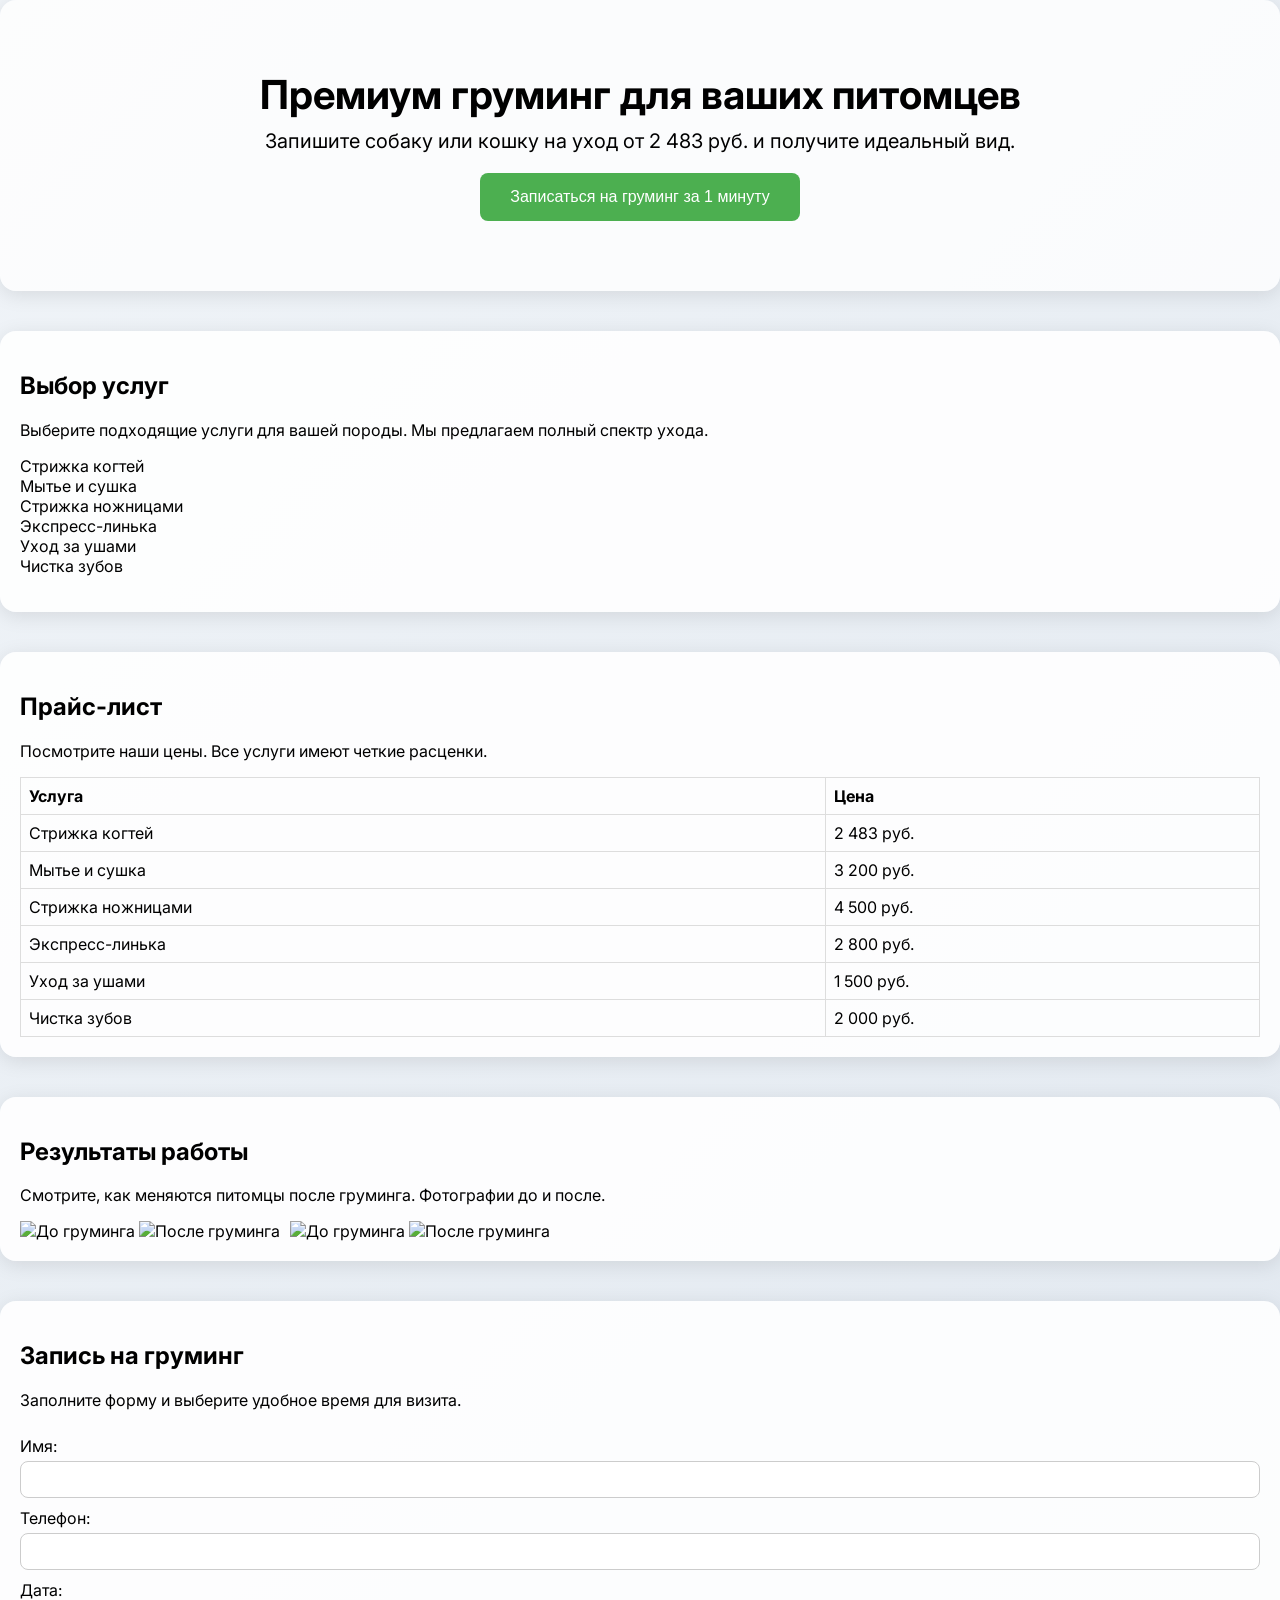
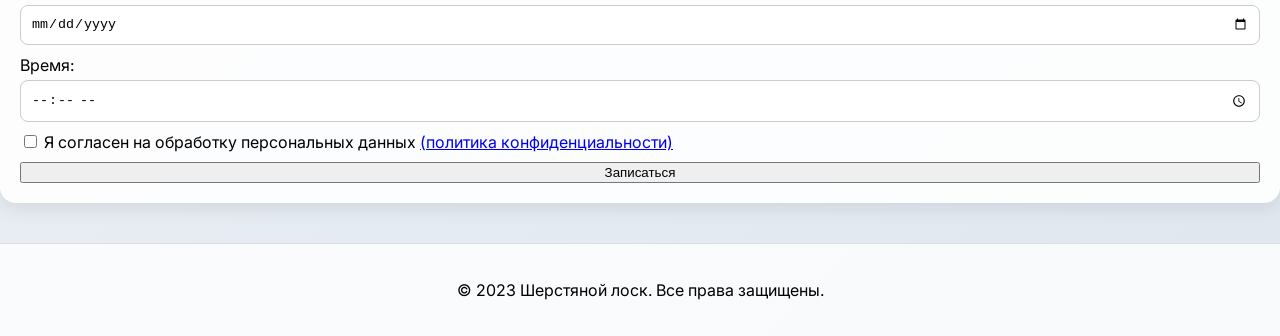
==== index.html @ 42e9651a "Antigravity Team: Automatically generated, QA-tested, and Security-audited release" ====
<!DOCTYPE html>
<html lang="ru">
<head>
    <meta charset="UTF-8">
    <meta name="viewport" content="width=device-width, initial-scale=1.0">
    <link href="https://fonts.googleapis.com/css2?family=Inter:wght@400;600&family=Outfit:wght@400;600&display=swap" rel="stylesheet">
    <link rel="stylesheet" href="styles.css">
    <title>Шерстяной лоск - Премиум груминг</title>
</head>
<body>
    <header class="hero">
        <div class="container">
            <h1 class="hero-title">Премиум груминг для ваших питомцев</h1>
            <p class="hero-subtitle">Запишите собаку или кошку на уход от 2 483 руб. и получите идеальный вид.</p>
            <button class="cta-button">Записаться на груминг за 1 минуту</button>
        </div>
    </header>
    <main>
        <section class="services">
            <h2>Выбор услуг</h2>
            <p>Выберите подходящие услуги для вашей породы. Мы предлагаем полный спектр ухода.</p>
            <ul class="service-list">
                <li>Стрижка когтей</li>
                <li>Мытье и сушка</li>
                <li>Стрижка ножницами</li>
                <li>Экспресс-линька</li>
                <li>Уход за ушами</li>
                <li>Чистка зубов</li>
            </ul>
        </section>
        <section class="pricing">
            <h2>Прайс-лист</h2>
            <p>Посмотрите наши цены. Все услуги имеют четкие расценки.</p>
            <table class="price-table">
                <thead>
                    <tr>
                        <th>Услуга</th>
                        <th>Цена</th>
                    </tr>
                </thead>
                <tbody>
                    <tr>
                        <td>Стрижка когтей</td>
                        <td>2 483 руб.</td>
                    </tr>
                    <tr>
                        <td>Мытье и сушка</td>
                        <td>3 200 руб.</td>
                    </tr>
                    <tr>
                        <td>Стрижка ножницами</td>
                        <td>4 500 руб.</td>
                    </tr>
                    <tr>
                        <td>Экспресс-линька</td>
                        <td>2 800 руб.</td>
                    </tr>
                    <tr>
                        <td>Уход за ушами</td>
                        <td>1 500 руб.</td>
                    </tr>
                    <tr>
                        <td>Чистка зубов</td>
                        <td>2 000 руб.</td>
                    </tr>
                </tbody>
            </table>
        </section>
        <section class="gallery">
            <h2>Результаты работы</h2>
            <p>Смотрите, как меняются питомцы после груминга. Фотографии до и после.</p>
            <div class="slider">
                <div class="slide">
                    <img src="before1.jpg" alt="До груминга">
                    <img src="after1.jpg" alt="После груминга">
                </div>
                <div class="slide">
                    <img src="before2.jpg" alt="До груминга">
                    <img src="after2.jpg" alt="После груминга">
                </div>
            </div>
        </section>
        <section class="booking">
            <h2>Запись на груминг</h2>
            <p>Заполните форму и выберите удобное время для визита.</p>
            <form class="booking-form">
                <label for="name">Имя:</label>
                <input type="text" id="name" name="name" required>
                <label for="phone">Телефон:</label>
                <input type="tel" id="phone" name="phone" required>
                <label for="date">Дата:</label>
                <input type="date" id="date" name="date" required>
                <label for="time">Время:</label>
                <input type="time" id="time" name="time" required>
                <div class="checkbox-container">
                    <input type="checkbox" id="consent" name="consent" required>
                    <label for="consent">Я согласен на обработку персональных данных <a href="privacy.html">(политика конфиденциальности)</a></label>
                </div>
                <button type="submit">Записаться</button>
            </form>
        </section>
    </main>
    <footer>
        <p>&copy; 2023 Шерстяной лоск. Все права защищены.</p>
    </footer>
    <script src="script.js"></script>
</body>
</html>
---- styles.css ----
body {
    font-family: 'Inter', sans-serif;
    margin: 0;
    padding: 0;
    background: linear-gradient(135deg, #f0f4f8, #e0e7ef);
}

.container {
    max-width: 1200px;
    margin: 0 auto;
    padding: 20px;
}

.hero {
    background: rgba(255, 255, 255, 0.8);
    padding: 50px 20px;
    text-align: center;
    border-radius: 16px;
    box-shadow: 0 4px 20px rgba(0, 0, 0, 0.1);
}

.hero-title {
    font-size: 2.5rem;
    margin: 0;
}

.hero-subtitle {
    font-size: 1.25rem;
    margin: 10px 0 20px;
}

.cta-button {
    background-color: #4CAF50;
    color: white;
    padding: 15px 30px;
    border: none;
    border-radius: 8px;
    cursor: pointer;
    font-size: 1rem;
}

.services, .pricing, .gallery, .booking {
    margin: 40px 0;
    background: rgba(255, 255, 255, 0.9);
    padding: 20px;
    border-radius: 16px;
    box-shadow: 0 4px 20px rgba(0, 0, 0, 0.1);
}

.service-list {
    list-style-type: none;
    padding: 0;
}

.price-table {
    width: 100%;
    border-collapse: collapse;
}

.price-table th, .price-table td {
    border: 1px solid #ddd;
    padding: 8px;
    text-align: left;
}

.slider {
    display: flex;
    overflow-x: auto;
}

.slide {
    flex: 0 0 auto;
    margin-right: 10px;
}

.booking-form {
    display: flex;
    flex-direction: column;
}

.booking-form label {
    margin: 10px 0 5px;
}

.booking-form input {
    padding: 10px;
    border: 1px solid #ccc;
    border-radius: 8px;
}

.checkbox-container {
    margin: 10px 0;
}

footer {
    text-align: center;
    padding: 20px;
    background: rgba(255, 255, 255, 0.8);
    border-top: 1px solid #ddd;
}
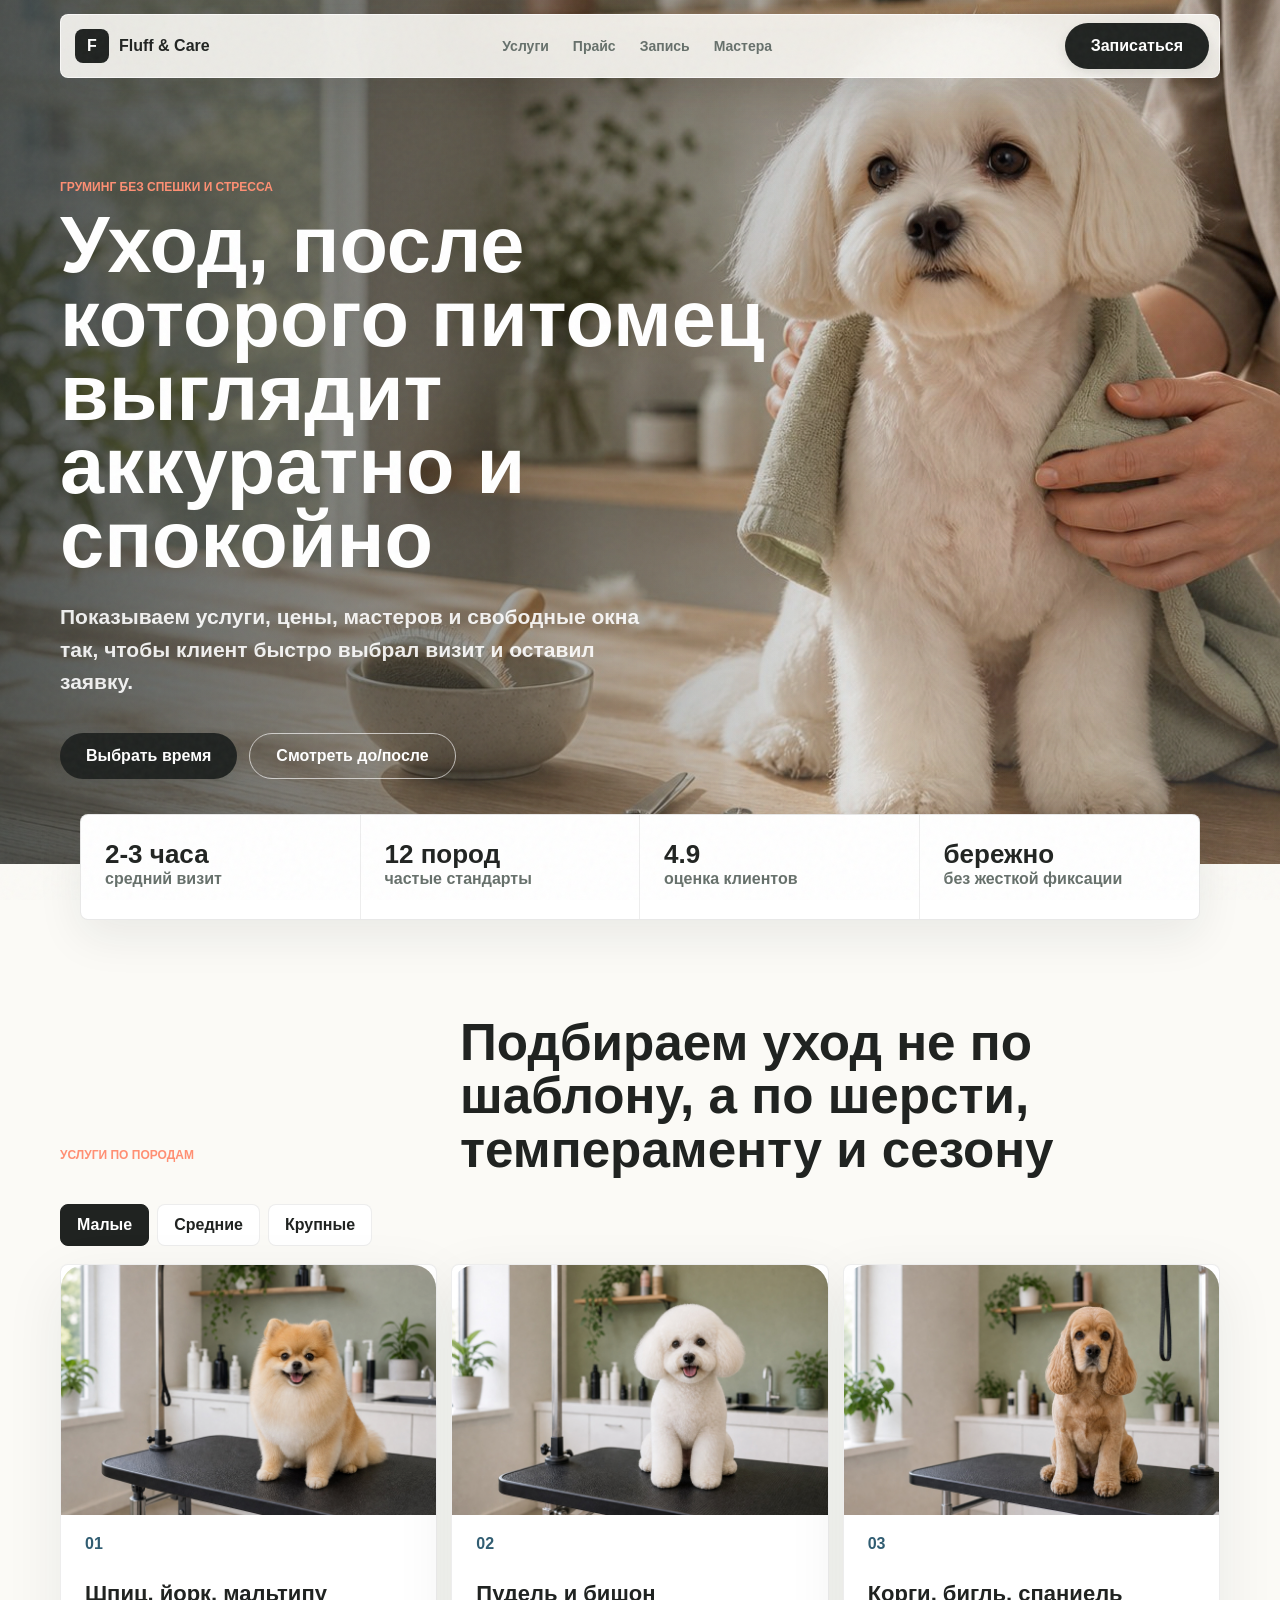
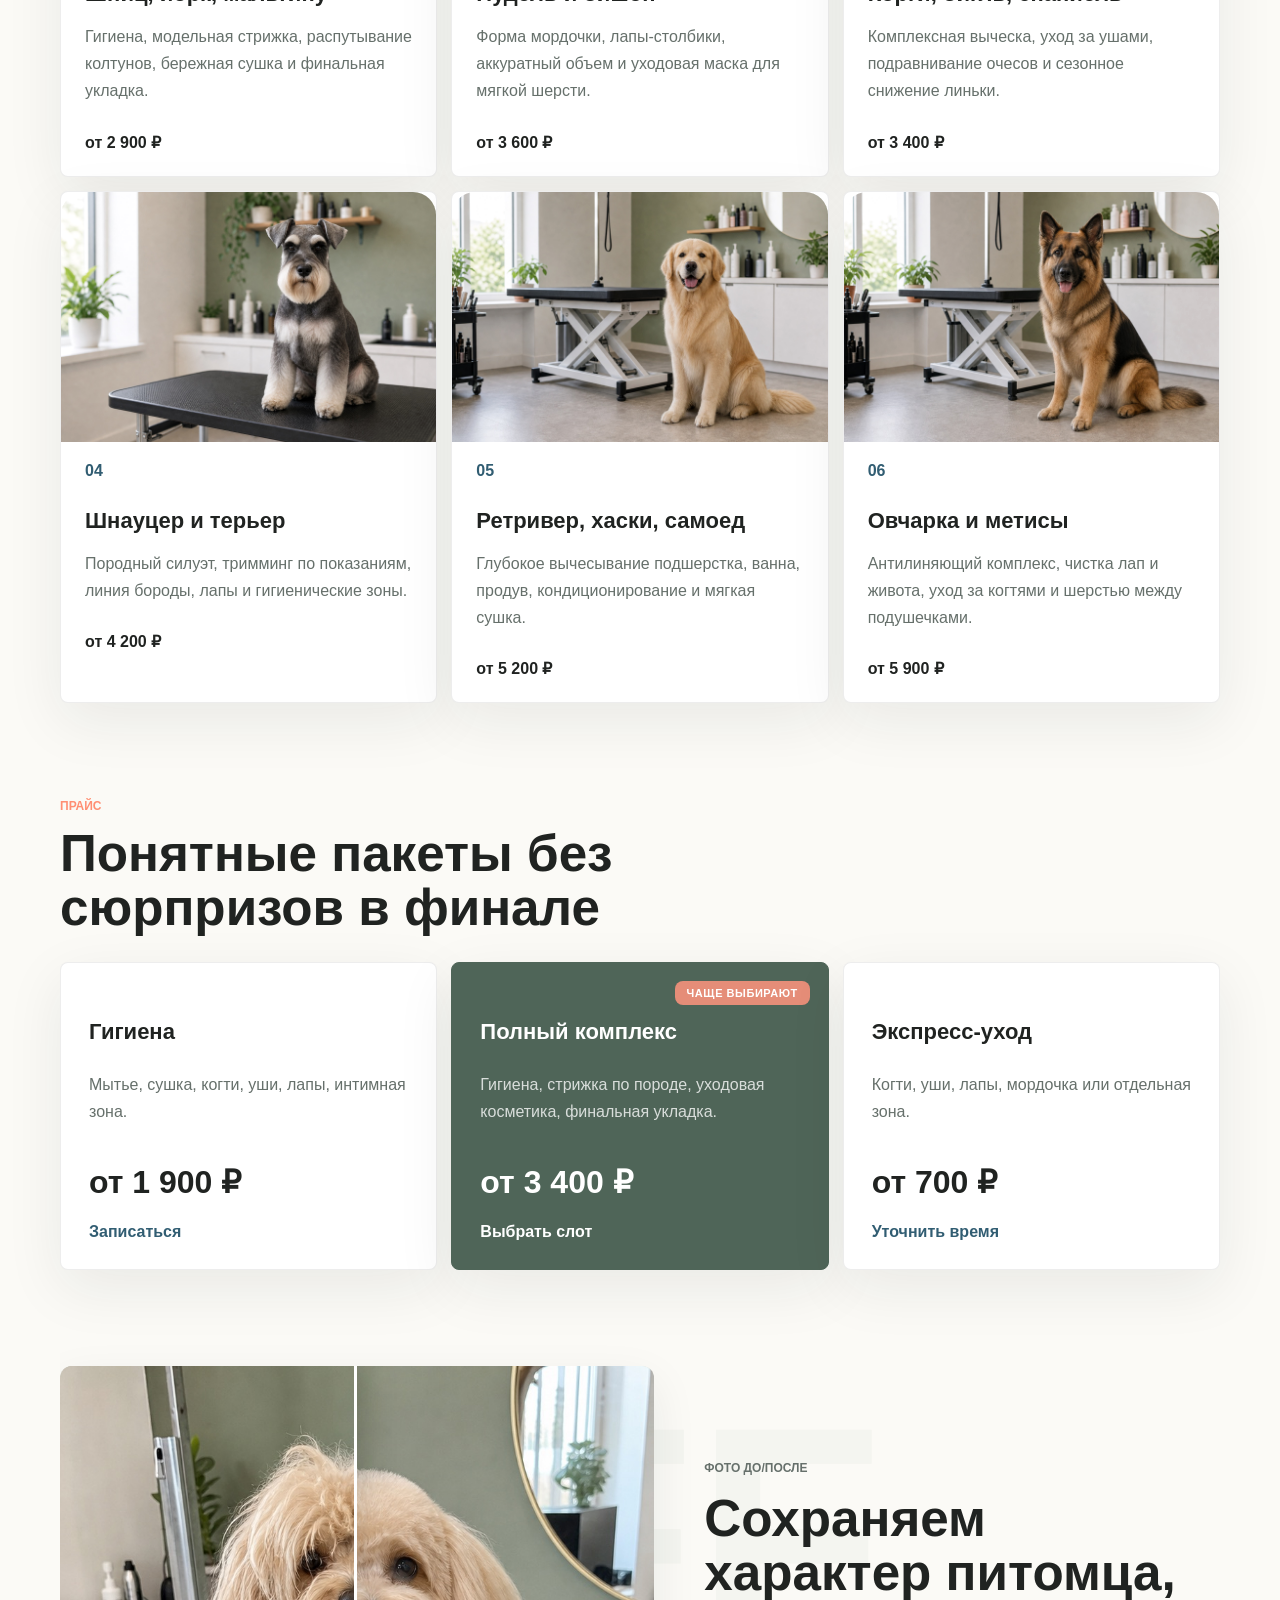
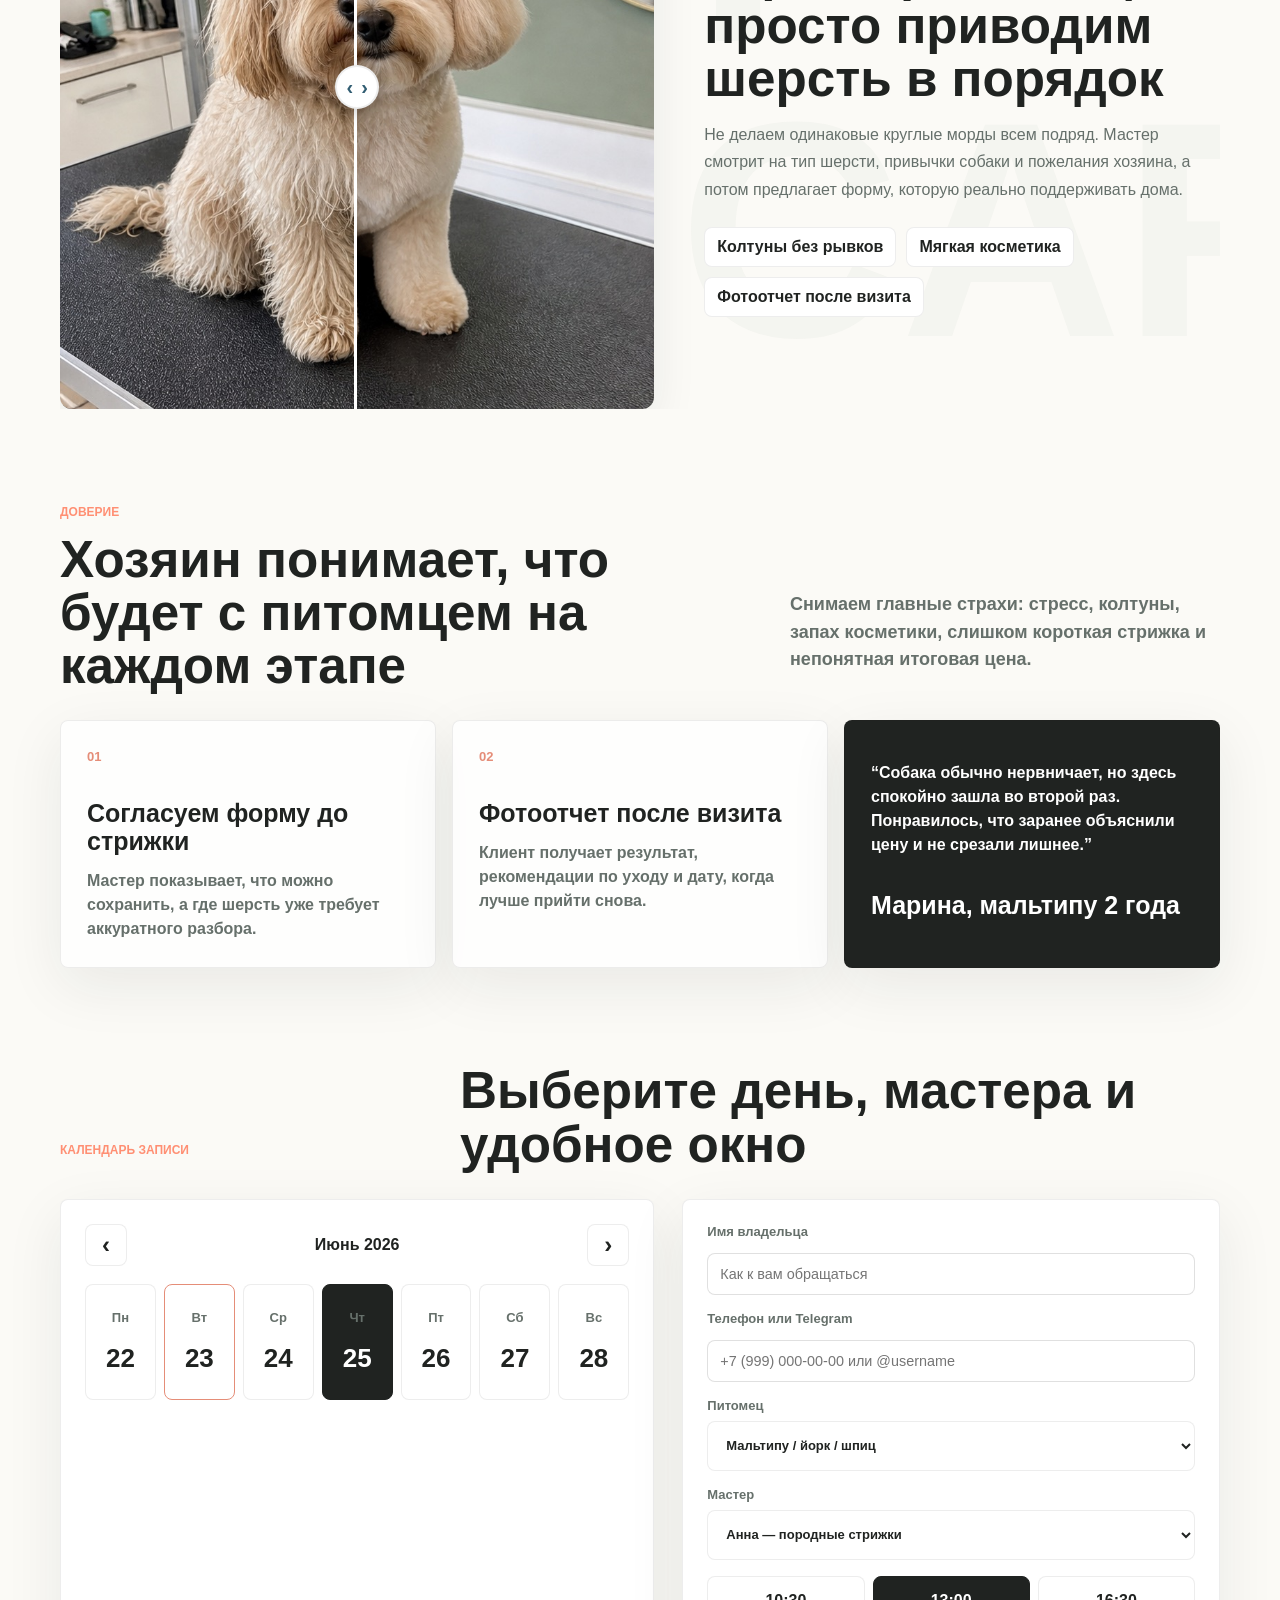
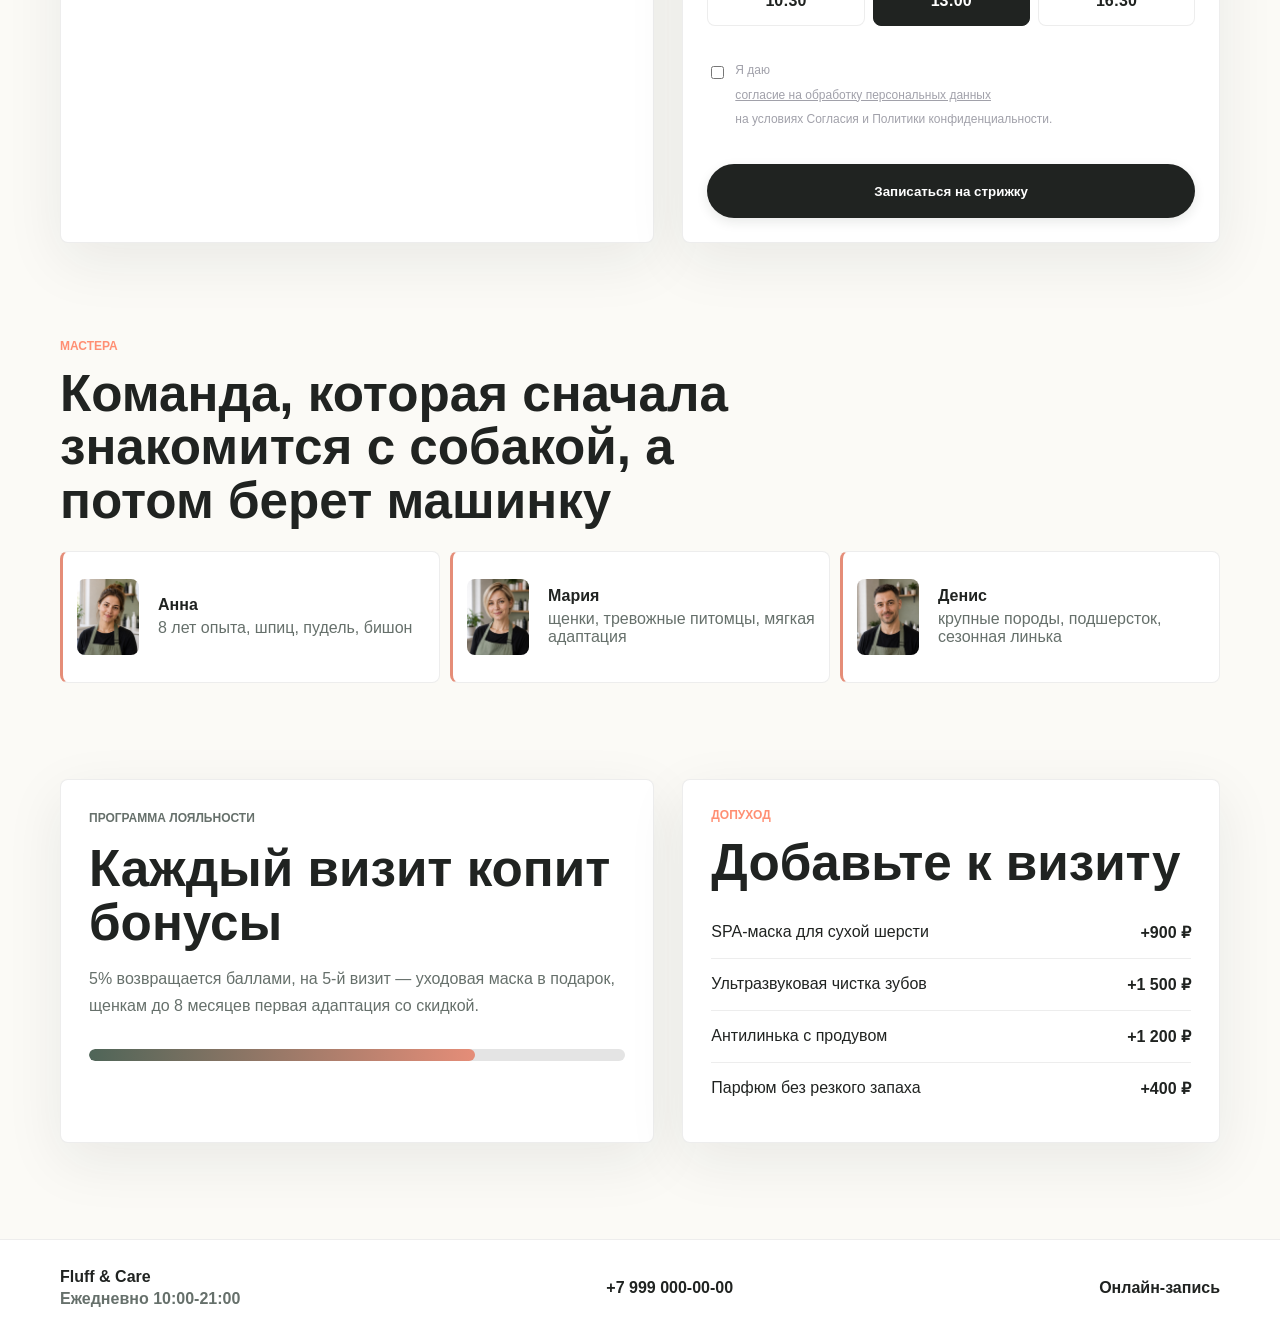
==== commit 5cee70a4: "Antigravity Team: Restored original premium layout, integrated Telegram notifications and SQLite dat" ====
--- a/index.html
+++ b/index.html
@@ -1,108 +1,334 @@
-<!DOCTYPE html>
+<!doctype html>
 <html lang="ru">
-<head>
-    <meta charset="UTF-8">
-    <meta name="viewport" content="width=device-width, initial-scale=1.0">
-    <link href="https://fonts.googleapis.com/css2?family=Inter:wght@400;600&family=Outfit:wght@400;600&display=swap" rel="stylesheet">
-    <link rel="stylesheet" href="styles.css">
-    <title>Шерстяной лоск - Премиум груминг</title>
-</head>
-<body>
-    <header class="hero">
-        <div class="container">
-            <h1 class="hero-title">Премиум груминг для ваших питомцев</h1>
-            <p class="hero-subtitle">Запишите собаку или кошку на уход от 2 483 руб. и получите идеальный вид.</p>
-            <button class="cta-button">Записаться на груминг за 1 минуту</button>
-        </div>
+  <head>
+    <meta charset="UTF-8" />
+    <meta name="viewport" content="width=device-width, initial-scale=1.0" />
+    <title>Fluff & Care — груминг-салон</title>
+    <meta
+      name="description"
+      content="Современный груминг-салон: стрижки по породам, бережный уход, запись онлайн, мастера и программа лояльности."
+    />
+    <link rel="preconnect" href="https://fonts.googleapis.com" />
+    <link rel="preconnect" href="https://fonts.gstatic.com" crossorigin />
+    <link
+      href="https://fonts.googleapis.com/css2?family=Manrope:wght@400;500;600;700;800&display=swap"
+      rel="stylesheet"
+    />
+    <link rel="stylesheet" href="styles.css" />
+  </head>
+  <body>
+    <header class="site-header">
+      <a class="brand" href="#top" aria-label="Fluff & Care">
+        <span class="brand-mark">F</span>
+        <span>Fluff & Care</span>
+      </a>
+      <nav class="main-nav" aria-label="Основная навигация">
+        <a href="#services">Услуги</a>
+        <a href="#price">Прайс</a>
+        <a href="#calendar">Запись</a>
+        <a href="#masters">Мастера</a>
+      </nav>
+      <a class="header-action" href="#calendar">Записаться</a>
     </header>
-    <main>
-        <section class="services">
-            <h2>Выбор услуг</h2>
-            <p>Выберите подходящие услуги для вашей породы. Мы предлагаем полный спектр ухода.</p>
-            <ul class="service-list">
-                <li>Стрижка когтей</li>
-                <li>Мытье и сушка</li>
-                <li>Стрижка ножницами</li>
-                <li>Экспресс-линька</li>
-                <li>Уход за ушами</li>
-                <li>Чистка зубов</li>
-            </ul>
-        </section>
-        <section class="pricing">
-            <h2>Прайс-лист</h2>
-            <p>Посмотрите наши цены. Все услуги имеют четкие расценки.</p>
-            <table class="price-table">
-                <thead>
-                    <tr>
-                        <th>Услуга</th>
-                        <th>Цена</th>
-                    </tr>
-                </thead>
-                <tbody>
-                    <tr>
-                        <td>Стрижка когтей</td>
-                        <td>2 483 руб.</td>
-                    </tr>
-                    <tr>
-                        <td>Мытье и сушка</td>
-                        <td>3 200 руб.</td>
-                    </tr>
-                    <tr>
-                        <td>Стрижка ножницами</td>
-                        <td>4 500 руб.</td>
-                    </tr>
-                    <tr>
-                        <td>Экспресс-линька</td>
-                        <td>2 800 руб.</td>
-                    </tr>
-                    <tr>
-                        <td>Уход за ушами</td>
-                        <td>1 500 руб.</td>
-                    </tr>
-                    <tr>
-                        <td>Чистка зубов</td>
-                        <td>2 000 руб.</td>
-                    </tr>
-                </tbody>
-            </table>
-        </section>
-        <section class="gallery">
-            <h2>Результаты работы</h2>
-            <p>Смотрите, как меняются питомцы после груминга. Фотографии до и после.</p>
-            <div class="slider">
-                <div class="slide">
-                    <img src="before1.jpg" alt="До груминга">
-                    <img src="after1.jpg" alt="После груминга">
-                </div>
-                <div class="slide">
-                    <img src="before2.jpg" alt="До груминга">
-                    <img src="after2.jpg" alt="После груминга">
-                </div>
+
+    <main id="top">
+      <section class="hero" aria-label="Груминг-салон">
+        <img src="assets/premium-grooming-hero.jpg" alt="Собака после груминга в светлом салоне" />
+        <div class="hero-shade"></div>
+        <div class="hero-content">
+          <p class="eyebrow">Груминг без спешки и стресса</p>
+          <h1>Уход, после которого питомец выглядит аккуратно и спокойно</h1>
+          <p class="hero-lead">
+            Показываем услуги, цены, мастеров и свободные окна так, чтобы клиент быстро выбрал визит и оставил заявку.
+          </p>
+          <div class="hero-actions">
+            <a class="primary-btn" href="#calendar">Выбрать время</a>
+            <a class="ghost-btn" href="#before-after">Смотреть до/после</a>
+          </div>
+        </div>
+      </section>
+
+      <section class="quick-strip" aria-label="Преимущества">
+        <div>
+          <strong>2-3 часа</strong>
+          <span>средний визит</span>
+        </div>
+        <div>
+          <strong>12 пород</strong>
+          <span>частые стандарты</span>
+        </div>
+        <div>
+          <strong>4.9</strong>
+          <span>оценка клиентов</span>
+        </div>
+        <div>
+          <strong>бережно</strong>
+          <span>без жесткой фиксации</span>
+        </div>
+      </section>
+
+      <section class="section services-section" id="services">
+        <div class="section-heading">
+          <p class="eyebrow">Услуги по породам</p>
+          <h2>Подбираем уход не по шаблону, а по шерсти, темпераменту и сезону</h2>
+        </div>
+        <div class="breed-tabs" role="tablist" aria-label="Породы">
+          <button class="tab is-active" type="button" data-breed="small">Малые</button>
+          <button class="tab" type="button" data-breed="medium">Средние</button>
+          <button class="tab" type="button" data-breed="large">Крупные</button>
+        </div>
+        <div class="service-grid">
+          <article class="service-card" data-card="small">
+            <img class="service-photo" src="assets/service-spitz.jpg" loading="lazy" decoding="async" alt="Шпиц после груминга" />
+            <span class="service-icon">01</span>
+            <h3>Шпиц, йорк, мальтипу</h3>
+            <p>Гигиена, модельная стрижка, распутывание колтунов, бережная сушка и финальная укладка.</p>
+            <strong>от 2 900 ₽</strong>
+          </article>
+          <article class="service-card" data-card="small">
+            <img class="service-photo" src="assets/service-bichon.jpg" loading="lazy" decoding="async" alt="Бишон после груминга" />
+            <span class="service-icon">02</span>
+            <h3>Пудель и бишон</h3>
+            <p>Форма мордочки, лапы-столбики, аккуратный объем и уходовая маска для мягкой шерсти.</p>
+            <strong>от 3 600 ₽</strong>
+          </article>
+          <article class="service-card" data-card="medium">
+            <img class="service-photo" src="assets/service-spaniel.jpg" loading="lazy" decoding="async" alt="Спаниель после ухода в салоне" />
+            <span class="service-icon">03</span>
+            <h3>Корги, бигль, спаниель</h3>
+            <p>Комплексная выческа, уход за ушами, подравнивание очесов и сезонное снижение линьки.</p>
+            <strong>от 3 400 ₽</strong>
+          </article>
+          <article class="service-card" data-card="medium">
+            <img class="service-photo" src="assets/service-schnauzer.jpg" loading="lazy" decoding="async" alt="Шнауцер после груминга" />
+            <span class="service-icon">04</span>
+            <h3>Шнауцер и терьер</h3>
+            <p>Породный силуэт, тримминг по показаниям, линия бороды, лапы и гигиенические зоны.</p>
+            <strong>от 4 200 ₽</strong>
+          </article>
+          <article class="service-card" data-card="large">
+            <img class="service-photo" src="assets/service-large.jpg" loading="lazy" decoding="async" alt="Крупная собака после вычеса в салоне" />
+            <span class="service-icon">05</span>
+            <h3>Ретривер, хаски, самоед</h3>
+            <p>Глубокое вычесывание подшерстка, ванна, продув, кондиционирование и мягкая сушка.</p>
+            <strong>от 5 200 ₽</strong>
+          </article>
+          <article class="service-card" data-card="large">
+            <img class="service-photo" src="assets/service-shepherd.jpg" loading="lazy" decoding="async" alt="Овчарка после ухода в груминг-салоне" />
+            <span class="service-icon">06</span>
+            <h3>Овчарка и метисы</h3>
+            <p>Антилиняющий комплекс, чистка лап и живота, уход за когтями и шерстью между подушечками.</p>
+            <strong>от 5 900 ₽</strong>
+          </article>
+        </div>
+      </section>
+
+      <section class="section split-section" id="price">
+        <div class="section-heading compact">
+          <p class="eyebrow">Прайс</p>
+          <h2>Понятные пакеты без сюрпризов в финале</h2>
+        </div>
+        <div class="price-grid">
+          <article class="price-card">
+            <h3>Гигиена</h3>
+            <p>Мытье, сушка, когти, уши, лапы, интимная зона.</p>
+            <div class="price">от 1 900 ₽</div>
+            <a href="#calendar">Записаться</a>
+          </article>
+          <article class="price-card featured">
+            <span class="badge">Чаще выбирают</span>
+            <h3>Полный комплекс</h3>
+            <p>Гигиена, стрижка по породе, уходовая косметика, финальная укладка.</p>
+            <div class="price">от 3 400 ₽</div>
+            <a href="#calendar">Выбрать слот</a>
+          </article>
+          <article class="price-card">
+            <h3>Экспресс-уход</h3>
+            <p>Когти, уши, лапы, мордочка или отдельная зона.</p>
+            <div class="price">от 700 ₽</div>
+            <a href="#calendar">Уточнить время</a>
+          </article>
+        </div>
+      </section>
+
+      <section class="section before-after" id="before-after">
+        <div class="bg-parallax-text" data-speed="-1.5" style="top: 15%; left: 10%;">FLUFF</div>
+        <div class="bg-parallax-text" data-speed="1.2" style="top: 55%; left: 35%;">CARE</div>
+        
+        <div class="before-after-slider">
+          <div class="slider-image after-image">
+            <img src="assets/after.jpg" loading="lazy" decoding="async" alt="После груминга" />
+          </div>
+          <div class="slider-image before-image">
+            <img src="assets/before.jpg" loading="lazy" decoding="async" alt="До груминга" />
+          </div>
+          <div class="slider-handle"></div>
+        </div>
+        <div class="before-copy">
+          <p class="eyebrow">Фото до/после</p>
+          <h2>Сохраняем характер питомца, просто приводим шерсть в порядок</h2>
+          <p>
+            Не делаем одинаковые круглые морды всем подряд. Мастер смотрит на тип шерсти, привычки собаки и пожелания
+            хозяина, а потом предлагает форму, которую реально поддерживать дома.
+          </p>
+          <div class="mini-list">
+            <span>Колтуны без рывков</span>
+            <span>Мягкая косметика</span>
+            <span>Фотоотчет после визита</span>
+          </div>
+        </div>
+      </section>
+
+      <section class="section trust-proof" aria-label="Отзывы и гарантии">
+        <div class="section-heading">
+          <div>
+            <p class="eyebrow">Доверие</p>
+            <h2>Хозяин понимает, что будет с питомцем на каждом этапе</h2>
+          </div>
+          <p>Снимаем главные страхи: стресс, колтуны, запах косметики, слишком короткая стрижка и непонятная итоговая цена.</p>
+        </div>
+        <div class="proof-grid">
+          <article>
+            <span>01</span>
+            <strong>Согласуем форму до стрижки</strong>
+            <p>Мастер показывает, что можно сохранить, а где шерсть уже требует аккуратного разбора.</p>
+          </article>
+          <article>
+            <span>02</span>
+            <strong>Фотоотчет после визита</strong>
+            <p>Клиент получает результат, рекомендации по уходу и дату, когда лучше прийти снова.</p>
+          </article>
+          <article class="quote-card">
+            <p>“Собака обычно нервничает, но здесь спокойно зашла во второй раз. Понравилось, что заранее объяснили цену и не срезали лишнее.”</p>
+            <strong>Марина, мальтипу 2 года</strong>
+          </article>
+        </div>
+      </section>
+
+      <section class="section calendar-section" id="calendar">
+        <div class="section-heading">
+          <p class="eyebrow">Календарь записи</p>
+          <h2>Выберите день, мастера и удобное окно</h2>
+        </div>
+        <div class="booking-layout">
+          <div class="calendar-card" aria-label="Календарь">
+            <div class="calendar-head">
+              <button type="button" data-week="prev" aria-label="Предыдущая неделя">‹</button>
+              <strong>Июнь 2026</strong>
+              <button type="button" data-week="next" aria-label="Следующая неделя">›</button>
             </div>
-        </section>
-        <section class="booking">
-            <h2>Запись на груминг</h2>
-            <p>Заполните форму и выберите удобное время для визита.</p>
-            <form class="booking-form">
-                <label for="name">Имя:</label>
-                <input type="text" id="name" name="name" required>
-                <label for="phone">Телефон:</label>
-                <input type="tel" id="phone" name="phone" required>
-                <label for="date">Дата:</label>
-                <input type="date" id="date" name="date" required>
-                <label for="time">Время:</label>
-                <input type="time" id="time" name="time" required>
-                <div class="checkbox-container">
-                    <input type="checkbox" id="consent" name="consent" required>
-                    <label for="consent">Я согласен на обработку персональных данных <a href="privacy.html">(политика конфиденциальности)</a></label>
-                </div>
-                <button type="submit">Записаться</button>
-            </form>
-        </section>
+            <div class="calendar-grid">
+              <button type="button"><span>Пн</span><strong>22</strong></button>
+              <button type="button" class="is-today"><span>Вт</span><strong>23</strong></button>
+              <button type="button"><span>Ср</span><strong>24</strong></button>
+              <button type="button" class="is-selected"><span>Чт</span><strong>25</strong></button>
+              <button type="button"><span>Пт</span><strong>26</strong></button>
+              <button type="button"><span>Сб</span><strong>27</strong></button>
+              <button type="button"><span>Вс</span><strong>28</strong></button>
+            </div>
+          </div>
+          <form class="booking-form">
+            <label>
+              Имя владельца
+              <input type="text" name="name" placeholder="Как к вам обращаться" required style="width: 100%; padding: 12px; border: 1px solid rgba(0, 0, 0, 0.12); border-radius: 8px; margin-top: 6px; font-family: inherit; font-size: 0.9rem;">
+            </label>
+            <label>
+              Телефон или Telegram
+              <input type="text" name="phone" placeholder="+7 (999) 000-00-00 или @username" required style="width: 100%; padding: 12px; border: 1px solid rgba(0, 0, 0, 0.12); border-radius: 8px; margin-top: 6px; font-family: inherit; font-size: 0.9rem;">
+            </label>
+            <label>
+              Питомец
+              <select>
+                <option>Мальтипу / йорк / шпиц</option>
+                <option>Корги / спаниель / бигль</option>
+                <option>Ретривер / хаски / самоед</option>
+              </select>
+            </label>
+            <label>
+              Мастер
+              <select>
+                <option>Анна — породные стрижки</option>
+                <option>Мария — адаптация щенков</option>
+                <option>Денис — вычес крупных пород</option>
+              </select>
+            </label>
+            <div class="slot-row" aria-label="Свободное время">
+              <button type="button">10:30</button>
+              <button type="button" class="is-picked">13:00</button>
+              <button type="button">16:30</button>
+            </div>
+            <div class="form-agreement" style="margin-top: 1.25rem; margin-bottom: 1.25rem; display: flex; gap: 0.5rem; align-items: flex-start; text-align: left;">
+              <input type="checkbox" id="agreementCheckbox" name="agreement" required style="width: auto; margin-top: 0.25rem; cursor: pointer;">
+              <label for="agreementCheckbox" style="font-size: 0.75rem; color: #a1a1aa; line-height: 1.4; font-weight: normal; cursor: pointer;">
+                Я даю <a href="privacy.html" target="_blank" style="color: var(--primary-color); text-decoration: underline;">согласие на обработку персональных данных</a> на условиях Согласия и Политики конфиденциальности.
+              </label>
+            </div>
+
+            <button class="primary-btn wide" type="submit">Записаться на стрижку</button>
+            <p class="booking-note" aria-live="polite">После заявки администратор подтвердит время, уточнит породу и предупредит, если нужен более длинный слот.</p>
+          </form>
+        </div>
+      </section>
+
+      <section class="section masters" id="masters">
+        <div class="masters-content">
+          <p class="eyebrow">Мастера</p>
+          <h2>Команда, которая сначала знакомится с собакой, а потом берет машинку</h2>
+          <div class="master-list">
+            <article>
+              <img class="master-photo" src="assets/master-anna.jpg" loading="lazy" decoding="async" alt="Мастер Анна" />
+              <div>
+                <strong>Анна</strong>
+                <span>8 лет опыта, шпиц, пудель, бишон</span>
+              </div>
+            </article>
+            <article>
+              <img class="master-photo" src="assets/master-maria.jpg" loading="lazy" decoding="async" alt="Мастер Мария" />
+              <div>
+                <strong>Мария</strong>
+                <span>щенки, тревожные питомцы, мягкая адаптация</span>
+              </div>
+            </article>
+            <article>
+              <img class="master-photo" src="assets/master-denis.jpg" loading="lazy" decoding="async" alt="Мастер Денис" />
+              <div>
+                <strong>Денис</strong>
+                <span>крупные породы, подшерсток, сезонная линька</span>
+              </div>
+            </article>
+          </div>
+        </div>
+      </section>
+
+      <section class="section loyalty-care">
+        <div class="loyalty">
+          <p class="eyebrow">Программа лояльности</p>
+          <h2>Каждый визит копит бонусы</h2>
+          <p>5% возвращается баллами, на 5-й визит — уходовая маска в подарок, щенкам до 8 месяцев первая адаптация со скидкой.</p>
+          <div class="progress" aria-label="Прогресс бонусов"><span></span></div>
+        </div>
+        <div class="care-list">
+          <p class="eyebrow">Допуход</p>
+          <h2>Добавьте к визиту</h2>
+          <ul>
+            <li><span>SPA-маска для сухой шерсти</span><strong>+900 ₽</strong></li>
+            <li><span>Ультразвуковая чистка зубов</span><strong>+1 500 ₽</strong></li>
+            <li><span>Антилинька с продувом</span><strong>+1 200 ₽</strong></li>
+            <li><span>Парфюм без резкого запаха</span><strong>+400 ₽</strong></li>
+          </ul>
+        </div>
+      </section>
     </main>
-    <footer>
-        <p>&copy; 2023 Шерстяной лоск. Все права защищены.</p>
+
+    <footer class="footer">
+      <div>
+        <strong>Fluff & Care</strong>
+        <span>Ежедневно 10:00-21:00</span>
+      </div>
+      <a href="tel:+79990000000">+7 999 000-00-00</a>
+      <a href="#calendar">Онлайн-запись</a>
     </footer>
+
     <script src="script.js"></script>
-</body>
-</html>+  </body>
+</html>
--- a/styles.css
+++ b/styles.css
@@ -1,100 +1,1051 @@
+:root {
+  --ink: #202321;
+  --muted: #66706b;
+  --paper: #fbfaf6;
+  --panel: #ffffff;
+  --sage: #8ea494;
+  --sage-dark: #4f6558;
+  --coral: #e58d78;
+  --blue: #315d72;
+  --line: rgba(32, 35, 33, 0.08);
+  --shadow: 0 16px 46px rgba(31, 40, 35, 0.08);
+  --radius-lg: 24px;
+  --radius-md: 16px;
+  --radius-sm: 8px;
+  --radius-pill: 999px;
+}
+
+* {
+  box-sizing: border-box;
+}
+
+html {
+  scroll-behavior: smooth;
+}
+
 body {
-    font-family: 'Inter', sans-serif;
-    margin: 0;
-    padding: 0;
-    background: linear-gradient(135deg, #f0f4f8, #e0e7ef);
-}
-
-.container {
-    max-width: 1200px;
-    margin: 0 auto;
-    padding: 20px;
+  margin: 0;
+  background: var(--paper);
+  color: var(--ink);
+  font-family: "Manrope", Arial, sans-serif;
+}
+
+a {
+  color: inherit;
+  text-decoration: none;
+}
+
+img {
+  display: block;
+  width: 100%;
+}
+
+.site-header {
+  position: fixed;
+  top: 14px;
+  left: 50%;
+  z-index: 10;
+  display: grid;
+  grid-template-columns: auto 1fr auto;
+  align-items: center;
+  width: min(1160px, calc(100% - 32px));
+  min-height: 62px;
+  padding: 8px 10px 8px 14px;
+  transform: translateX(-50%);
+  border: 1px solid rgba(255, 255, 255, 0.56);
+  border-radius: 8px;
+  background: rgba(251, 250, 246, 0.78);
+  backdrop-filter: blur(18px);
+  box-shadow: 0 12px 44px rgba(40, 49, 44, 0.13);
+}
+
+.brand {
+  display: inline-flex;
+  align-items: center;
+  gap: 10px;
+  font-weight: 800;
+}
+
+.brand-mark {
+  display: grid;
+  width: 34px;
+  height: 34px;
+  place-items: center;
+  border-radius: 8px;
+  background: var(--ink);
+  color: #fff;
+}
+
+.main-nav {
+  display: flex;
+  justify-content: center;
+  gap: 24px;
+  color: var(--muted);
+  font-size: 14px;
+  font-weight: 700;
+}
+
+.main-nav a:hover {
+  color: var(--ink);
+}
+
+.header-action,
+.primary-btn,
+.ghost-btn {
+  display: inline-flex;
+  align-items: center;
+  justify-content: center;
+  min-height: 46px;
+  padding: 0 26px;
+  border-radius: var(--radius-pill);
+  font-weight: 800;
+  transition: transform 0.4s cubic-bezier(0.175, 0.885, 0.32, 1.275), background-color 0.2s ease, border-color 0.2s ease, box-shadow 0.3s ease;
+}
+
+.header-action,
+.primary-btn {
+  border: 0;
+  background: var(--ink);
+  color: #fff;
+  cursor: pointer;
+  box-shadow: 0 4px 12px rgba(32, 35, 33, 0.1);
+}
+
+.header-action:hover,
+.primary-btn:hover {
+  transform: scale(1.05);
+  background: var(--sage-dark);
+  color: #fff;
+  box-shadow: 0 8px 24px rgba(79, 101, 88, 0.24);
+}
+
+.ghost-btn {
+  border: 1px solid rgba(255, 255, 255, 0.65);
+  color: #fff;
+  background: transparent;
+}
+
+.ghost-btn:hover {
+  transform: scale(1.05);
+  background: rgba(255, 255, 255, 0.15);
+  border-color: #fff;
 }
 
 .hero {
-    background: rgba(255, 255, 255, 0.8);
-    padding: 50px 20px;
-    text-align: center;
-    border-radius: 16px;
-    box-shadow: 0 4px 20px rgba(0, 0, 0, 0.1);
-}
-
-.hero-title {
-    font-size: 2.5rem;
-    margin: 0;
-}
-
-.hero-subtitle {
-    font-size: 1.25rem;
-    margin: 10px 0 20px;
-}
-
-.cta-button {
-    background-color: #4CAF50;
-    color: white;
-    padding: 15px 30px;
-    border: none;
-    border-radius: 8px;
-    cursor: pointer;
-    font-size: 1rem;
-}
-
-.services, .pricing, .gallery, .booking {
-    margin: 40px 0;
-    background: rgba(255, 255, 255, 0.9);
-    padding: 20px;
-    border-radius: 16px;
-    box-shadow: 0 4px 20px rgba(0, 0, 0, 0.1);
-}
-
-.service-list {
-    list-style-type: none;
-    padding: 0;
-}
-
-.price-table {
-    width: 100%;
-    border-collapse: collapse;
-}
-
-.price-table th, .price-table td {
-    border: 1px solid #ddd;
-    padding: 8px;
-    text-align: left;
-}
-
-.slider {
-    display: flex;
-    overflow-x: auto;
-}
-
-.slide {
-    flex: 0 0 auto;
-    margin-right: 10px;
-}
-
+  position: relative;
+  min-height: 92vh;
+  overflow: hidden;
+  background: #dfe8df;
+}
+
+.hero img {
+  position: absolute;
+  inset: 0;
+  height: 100%;
+  object-fit: cover;
+  object-position: center;
+}
+
+.hero::after {
+  position: absolute;
+  inset: 0;
+  content: "";
+  pointer-events: none;
+  background-image: radial-gradient(rgba(255, 255, 255, 0.18) 1px, transparent 1px);
+  background-size: 3px 3px;
+  mix-blend-mode: soft-light;
+  opacity: 0.45;
+}
+
+.hero-shade {
+  position: absolute;
+  inset: 0;
+  background:
+    linear-gradient(90deg, rgba(25, 34, 31, 0.7) 0%, rgba(25, 34, 31, 0.4) 38%, rgba(25, 34, 31, 0.03) 72%),
+    linear-gradient(180deg, rgba(0, 0, 0, 0.14) 0%, rgba(0, 0, 0, 0) 36%, rgba(251, 250, 246, 0.15) 100%);
+}
+
+.hero-content {
+  position: relative;
+  z-index: 1;
+  width: min(1160px, calc(100% - 40px));
+  margin: 0 auto;
+  padding-top: clamp(140px, 20vh, 210px);
+  color: #fff;
+}
+
+.eyebrow {
+  margin: 0 0 14px;
+  color: var(--coral);
+  font-size: 12px;
+  font-weight: 800;
+  letter-spacing: 0;
+  text-transform: uppercase;
+}
+
+.hero h1,
+.section h2 {
+  margin: 0;
+  max-width: 760px;
+  font-size: clamp(36px, 5vw, 74px);
+  line-height: 0.98;
+  letter-spacing: 0;
+}
+
+.hero-lead {
+  max-width: 560px;
+  margin: 24px 0 0;
+  color: rgba(255, 255, 255, 0.86);
+  font-size: clamp(17px, 2vw, 21px);
+  line-height: 1.55;
+}
+
+.hero-actions {
+  display: flex;
+  flex-wrap: wrap;
+  gap: 12px;
+  margin-top: 34px;
+}
+
+.quick-strip {
+  display: grid;
+  grid-template-columns: repeat(4, 1fr);
+  width: min(1060px, calc(100% - 32px));
+  margin: -34px auto 0;
+  position: relative;
+  z-index: 2;
+  border-radius: 8px;
+  background: var(--panel);
+  box-shadow: var(--shadow);
+  overflow: hidden;
+}
+
+.quick-strip div {
+  padding: 24px;
+  border-right: 1px solid var(--line);
+}
+
+.quick-strip div:last-child {
+  border-right: 0;
+}
+
+.quick-strip strong {
+  display: block;
+  font-size: 26px;
+}
+
+.quick-strip span {
+  color: var(--muted);
+  font-weight: 700;
+}
+
+.section {
+  width: min(1160px, calc(100% - 32px));
+  margin: 0 auto;
+  padding: 96px 0 0;
+}
+
+.section-heading {
+  display: flex;
+  align-items: end;
+  justify-content: space-between;
+  gap: 30px;
+  margin-bottom: 28px;
+}
+
+.section h2 {
+  color: var(--ink);
+  font-size: clamp(31px, 4vw, 54px);
+  line-height: 1.04;
+}
+
+.compact {
+  display: block;
+}
+
+.breed-tabs {
+  display: flex;
+  flex-wrap: wrap;
+  gap: 8px;
+  margin-bottom: 18px;
+}
+
+.tab,
+.slot-row button,
+.calendar-grid button,
+.calendar-head button {
+  border: 1px solid var(--line);
+  border-radius: 8px;
+  background: #fff;
+  color: var(--ink);
+  font: inherit;
+  font-weight: 800;
+  cursor: pointer;
+}
+
+.tab {
+  min-height: 42px;
+  padding: 0 16px;
+}
+
+.tab.is-active,
+.slot-row .is-picked,
+.calendar-grid .is-selected {
+  border-color: var(--ink);
+  background: var(--ink);
+  color: #fff;
+}
+
+.service-grid {
+  display: grid;
+  grid-template-columns: repeat(3, 1fr);
+  gap: 14px;
+}
+
+.service-card,
+.price-card,
+.calendar-card,
+.booking-form,
+.loyalty,
+.care-list {
+  border: 1px solid var(--line);
+  border-radius: var(--radius-lg);
+  background: var(--panel);
+  box-shadow: var(--shadow);
+  transition: transform 0.4s cubic-bezier(0.16, 1, 0.3, 1), border-color 0.3s ease, box-shadow 0.4s ease;
+}
+
+.service-card {
+  min-height: 235px;
+  overflow: hidden;
+  padding: 0 24px 24px;
+  transition: transform 0.4s cubic-bezier(0.175, 0.885, 0.32, 1.15), border-color 0.3s ease, box-shadow 0.4s ease;
+}
+
+.service-photo {
+  width: calc(100% + 48px);
+  height: auto;
+  margin: 0 -24px 20px;
+  filter: saturate(0.94) contrast(0.98);
+  border-radius: calc(var(--radius-lg) - 1px) calc(var(--radius-lg) - 1px) 0 0;
+}
+
+.service-card.is-muted {
+  opacity: 0.42;
+}
+
+.service-card:hover {
+  transform: translateY(-6px) scale(1.01);
+  border-color: var(--sage);
+  box-shadow: 0 20px 40px rgba(31, 40, 35, 0.08);
+}
+
+.service-icon {
+  display: inline-flex;
+  color: var(--blue);
+  font-weight: 900;
+}
+
+.service-card h3,
+.price-card h3 {
+  margin: 28px 0 10px;
+  font-size: 22px;
+}
+
+.service-card p,
+.price-card p,
+.before-copy p,
+.loyalty p {
+  color: var(--muted);
+  line-height: 1.7;
+}
+
+.service-card strong {
+  display: inline-block;
+  margin-top: 12px;
+}
+
+.price-grid {
+  display: grid;
+  grid-template-columns: repeat(3, 1fr);
+  gap: 14px;
+}
+
+.price-card {
+  position: relative;
+  min-height: 285px;
+  padding: 28px;
+  display: flex;
+  flex-direction: column;
+  justify-content: space-between;
+}
+
+.price-card.featured {
+  background: var(--sage-dark);
+  color: #fff;
+  border-color: var(--sage-dark);
+}
+
+.price-card.featured p {
+  color: rgba(255, 255, 255, 0.78);
+}
+
+.badge {
+  position: absolute;
+  top: 18px;
+  right: 18px;
+  border-radius: var(--radius-sm);
+  background: var(--coral);
+  color: #fff;
+  padding: 6px 12px;
+  font-size: 11px;
+  font-weight: 800;
+  text-transform: uppercase;
+  letter-spacing: 0.05em;
+}
+
+.price {
+  margin: 22px 0;
+  font-size: 32px;
+  font-weight: 900;
+}
+
+.price-card a {
+  font-weight: 900;
+  color: var(--blue);
+}
+
+.featured a {
+  color: #fff;
+}
+
+.before-after,
+.loyalty-care,
+.booking-layout {
+  display: grid;
+  grid-template-columns: 1.05fr 0.95fr;
+  gap: 28px;
+  align-items: center;
+}
+
+.before-after-slider {
+  position: relative;
+  width: 100%;
+  aspect-ratio: 853 / 922;
+  overflow: hidden;
+  border-radius: 12px;
+  box-shadow: var(--shadow);
+  user-select: none;
+  background: #d9ded7;
+}
+
+.slider-image {
+  position: absolute;
+  top: 0;
+  left: 0;
+  width: 100%;
+  height: 100%;
+}
+
+.slider-image img {
+  position: absolute;
+  top: 0;
+  left: 0;
+  width: 100%;
+  height: 100%;
+  object-fit: cover;
+  pointer-events: none;
+}
+
+.before-image {
+  width: 50%;
+  overflow: hidden;
+  border-right: 3px solid #fff;
+  z-index: 2;
+  box-shadow: 10px 0 30px rgba(0, 0, 0, 0.15);
+}
+
+.after-image {
+  z-index: 1;
+}
+
+.slider-handle {
+  position: absolute;
+  top: 50%;
+  left: 50%;
+  width: 44px;
+  height: 44px;
+  margin-left: -22px;
+  margin-top: -22px;
+  border-radius: 50%;
+  background: #fff;
+  border: 2px solid var(--line);
+  box-shadow: 0 4px 15px rgba(0, 0, 0, 0.2);
+  display: flex;
+  align-items: center;
+  justify-content: center;
+  z-index: 3;
+  cursor: ew-resize;
+  transition: background-color 0.25s, transform 0.25s;
+}
+
+.slider-handle:hover {
+  background: var(--soft);
+  transform: scale(1.08);
+}
+
+.slider-handle::before {
+  content: "‹";
+  font-size: 20px;
+  font-weight: 800;
+  color: var(--blue);
+  margin-right: 4px;
+}
+
+.slider-handle::after {
+  content: "›";
+  font-size: 20px;
+  font-weight: 800;
+  color: var(--blue);
+  margin-left: 4px;
+}
+
+.before-copy {
+  padding-left: 22px;
+}
+
+.mini-list {
+  display: flex;
+  flex-wrap: wrap;
+  gap: 10px;
+  margin-top: 24px;
+}
+
+.mini-list span {
+  border: 1px solid var(--line);
+  border-radius: 8px;
+  background: #fff;
+  padding: 10px 12px;
+  font-weight: 800;
+}
+
+.booking-layout {
+  align-items: stretch;
+}
+
+.calendar-card,
 .booking-form {
-    display: flex;
-    flex-direction: column;
-}
-
-.booking-form label {
-    margin: 10px 0 5px;
-}
-
-.booking-form input {
-    padding: 10px;
-    border: 1px solid #ccc;
-    border-radius: 8px;
-}
-
-.checkbox-container {
-    margin: 10px 0;
-}
-
-footer {
-    text-align: center;
-    padding: 20px;
-    background: rgba(255, 255, 255, 0.8);
-    border-top: 1px solid #ddd;
-}
+  padding: 24px;
+}
+
+.calendar-head {
+  display: flex;
+  align-items: center;
+  justify-content: space-between;
+  margin-bottom: 18px;
+}
+
+.calendar-head button {
+  width: 42px;
+  height: 42px;
+  font-size: 24px;
+}
+
+.calendar-grid {
+  display: grid;
+  grid-template-columns: repeat(7, 1fr);
+  gap: 8px;
+}
+
+.calendar-grid button {
+  min-height: 116px;
+  padding: 14px 10px;
+}
+
+.calendar-grid span {
+  display: block;
+  margin-bottom: 18px;
+  color: var(--muted);
+  font-size: 13px;
+}
+
+.calendar-grid strong {
+  font-size: 26px;
+}
+
+.calendar-grid .is-today {
+  border-color: var(--coral);
+}
+
+.booking-form {
+  display: grid;
+  gap: 16px;
+}
+
+.booking-note {
+  display: none;
+  margin: 0;
+  border-radius: 8px;
+  background: rgba(142, 164, 148, 0.18);
+  color: var(--sage-dark);
+  padding: 12px 14px;
+  font-size: 14px;
+  font-weight: 800;
+  line-height: 1.45;
+}
+
+.booking-note.is-visible {
+  display: block;
+}
+
+label {
+  display: grid;
+  gap: 8px;
+  color: var(--muted);
+  font-size: 13px;
+  font-weight: 900;
+}
+
+select {
+  width: 100%;
+  min-height: 50px;
+  border: 1px solid var(--line);
+  border-radius: 8px;
+  background: #fff;
+  color: var(--ink);
+  font: inherit;
+  font-weight: 700;
+  padding: 0 14px;
+  outline: 0;
+  transition: border-color 0.2s ease, box-shadow 0.2s ease;
+}
+
+select:focus {
+  border-color: var(--sage);
+  box-shadow: 0 0 0 3px rgba(142, 164, 148, 0.24);
+}
+
+.slot-row {
+  display: grid;
+  grid-template-columns: repeat(3, 1fr);
+  gap: 8px;
+}
+
+.slot-row button {
+  min-height: 50px;
+}
+
+.wide {
+  width: 100%;
+  min-height: 54px;
+}
+
+.masters-content {
+  padding: 0;
+}
+
+.master-list {
+  display: grid;
+  grid-template-columns: repeat(3, 1fr);
+  gap: 10px;
+  margin-top: 24px;
+}
+
+.master-list article {
+  display: grid;
+  grid-template-columns: 76px 1fr;
+  align-items: center;
+  gap: 5px;
+  min-height: 132px;
+  border: 1px solid var(--line);
+  border-left: 3px solid var(--coral);
+  border-radius: 8px;
+  background: #fff;
+  padding: 14px;
+}
+
+.master-list article div {
+  display: grid;
+  gap: 5px;
+}
+
+.master-photo {
+  width: 62px;
+  height: 76px;
+  border-radius: 8px;
+  object-fit: cover;
+  object-position: center 24%;
+  filter: saturate(0.94) contrast(0.98);
+}
+
+.master-list span,
+.footer span {
+  color: var(--muted);
+}
+
+.loyalty-care {
+  align-items: stretch;
+  padding-bottom: 96px;
+}
+
+.loyalty,
+.care-list {
+  padding: 28px;
+}
+
+.progress {
+  height: 12px;
+  margin-top: 30px;
+  overflow: hidden;
+  border-radius: 8px;
+  background: rgba(32, 35, 33, 0.12);
+}
+
+.progress span {
+  display: block;
+  width: 72%;
+  height: 100%;
+  border-radius: 8px;
+  background: linear-gradient(90deg, var(--sage-dark), var(--coral));
+}
+
+.care-list ul {
+  display: grid;
+  gap: 0;
+  margin: 18px 0 0;
+  padding: 0;
+  list-style: none;
+}
+
+.care-list li {
+  display: flex;
+  justify-content: space-between;
+  gap: 20px;
+  padding: 16px 0;
+  border-bottom: 1px solid var(--line);
+}
+
+.care-list li:last-child {
+  border-bottom: 0;
+}
+
+.care-list strong {
+  white-space: nowrap;
+}
+
+.footer {
+  display: flex;
+  align-items: center;
+  justify-content: space-between;
+  gap: 20px;
+  padding: 28px max(16px, calc((100vw - 1160px) / 2));
+  border-top: 1px solid var(--line);
+  background: #fff;
+  font-weight: 800;
+}
+
+.footer div {
+  display: grid;
+  gap: 4px;
+}
+
+@media (max-width: 900px) {
+  .site-header {
+    grid-template-columns: 1fr auto;
+  }
+
+  .main-nav {
+    display: none;
+  }
+
+  .hero {
+    min-height: 760px;
+  }
+
+  .hero img {
+    object-position: 62% center;
+  }
+
+  .quick-strip,
+  .service-grid,
+  .price-grid,
+  .before-after,
+  .loyalty-care,
+  .booking-layout {
+    grid-template-columns: 1fr;
+  }
+
+  .quick-strip {
+    margin-top: -20px;
+  }
+
+  .quick-strip div {
+    border-right: 0;
+    border-bottom: 1px solid var(--line);
+  }
+
+  .section-heading {
+    display: block;
+  }
+
+  .before-copy {
+    padding-left: 0;
+  }
+
+  .master-list {
+    grid-template-columns: 1fr;
+  }
+
+  .calendar-grid {
+    grid-template-columns: repeat(4, 1fr);
+  }
+
+  .calendar-grid button {
+    min-height: 88px;
+  }
+}
+
+@media (max-width: 560px) {
+  .site-header {
+    top: 8px;
+    width: calc(100% - 16px);
+    min-height: 56px;
+  }
+
+  .brand span:last-child {
+    display: none;
+  }
+
+  .header-action {
+    min-height: 40px;
+    padding: 0 13px;
+    font-size: 13px;
+  }
+
+  .hero {
+    min-height: 710px;
+  }
+
+  .hero-content {
+    width: calc(100% - 28px);
+    padding-top: 118px;
+  }
+
+  .hero h1 {
+    font-size: 38px;
+  }
+
+  .hero-shade {
+    background: linear-gradient(90deg, rgba(25, 34, 31, 0.78), rgba(25, 34, 31, 0.35));
+  }
+
+  .section {
+    width: calc(100% - 24px);
+    padding-top: 72px;
+  }
+
+  .section h2 {
+    font-size: 32px;
+  }
+
+  .calendar-grid,
+  .slot-row {
+    grid-template-columns: repeat(2, 1fr);
+  }
+
+  .footer {
+    display: grid;
+  }
+}
+
+/* Premium pass: cleaner editorial hero and calmer sales rhythm */
+.site-header {
+  border-color: rgba(255, 255, 255, 0.72);
+  background: rgba(251, 250, 246, 0.9);
+}
+
+.hero {
+  min-height: 96vh;
+  background: #d9ded6;
+}
+
+.hero::after {
+  opacity: 0;
+}
+
+.hero img {
+  object-position: 66% center;
+  filter: saturate(0.94) contrast(1.02);
+}
+
+.hero-shade {
+  background:
+    linear-gradient(90deg, rgba(27, 32, 29, 0.76) 0%, rgba(27, 32, 29, 0.46) 36%, rgba(27, 32, 29, 0.04) 74%),
+    linear-gradient(180deg, rgba(10, 12, 11, 0.1) 0%, rgba(10, 12, 11, 0) 48%, rgba(251, 250, 246, 0.2) 100%);
+}
+
+.hero h1 {
+  max-width: 720px;
+  font-size: clamp(46px, 6.2vw, 92px);
+  line-height: 0.93;
+}
+
+.hero-lead {
+  max-width: 610px;
+  color: rgba(255, 255, 255, 0.9);
+  font-weight: 700;
+}
+
+.eyebrow {
+  color: #ff8f73;
+}
+
+.quick-strip {
+  width: min(1120px, calc(100% - 32px));
+  margin-top: -50px;
+  border: 1px solid rgba(32, 35, 33, 0.1);
+}
+
+.quick-strip div {
+  min-height: 104px;
+}
+
+.service-card,
+.price-card,
+.booking-form,
+.calendar-card,
+.loyalty,
+.care-list {
+  border-radius: 8px;
+  box-shadow: 0 18px 58px rgba(31, 40, 35, 0.08);
+}
+
+.service-photo,
+.master-photo,
+.photo-panel img {
+  filter: saturate(0.96) contrast(1.02);
+}
+
+.trust-proof {
+  width: min(1160px, calc(100% - 32px));
+}
+
+.trust-proof .section-heading > p {
+  max-width: 430px;
+  color: var(--muted);
+  font-size: 18px;
+  font-weight: 700;
+  line-height: 1.55;
+}
+
+.proof-grid {
+  display: grid;
+  grid-template-columns: repeat(3, minmax(0, 1fr));
+  gap: 16px;
+}
+
+.proof-grid article {
+  min-height: 230px;
+  padding: 26px;
+  border: 1px solid var(--line);
+  border-radius: 8px;
+  background: rgba(255, 255, 255, 0.78);
+  box-shadow: 0 18px 58px rgba(31, 40, 35, 0.08);
+}
+
+.proof-grid span {
+  color: var(--coral);
+  font-size: 13px;
+  font-weight: 900;
+}
+
+.proof-grid strong {
+  display: block;
+  margin-top: 34px;
+  font-size: 25px;
+  line-height: 1.12;
+}
+
+.proof-grid p {
+  margin: 14px 0 0;
+  color: var(--muted);
+  font-weight: 700;
+  line-height: 1.5;
+}
+
+.quote-card {
+  background: var(--ink) !important;
+  color: #fff;
+}
+
+.quote-card p,
+.quote-card strong {
+  color: #fff;
+}
+
+@media (max-width: 560px) {
+  .hero {
+    min-height: 760px;
+  }
+
+  .hero img {
+    object-position: 68% center;
+  }
+
+  .hero h1 {
+    font-size: 45px;
+  }
+
+  .quick-strip {
+    margin-top: -28px;
+  }
+
+  .proof-grid {
+    grid-template-columns: 1fr;
+  }
+}
+
+/* Background tactile noise filter */
+body {
+  position: relative;
+}
+
+body::before {
+  content: "";
+  position: fixed;
+  top: 0;
+  left: 0;
+  width: 100vw;
+  height: 100vh;
+  pointer-events: none;
+  z-index: 9999;
+  background-image: url("data:image/svg+xml,%3Csvg viewBox='0 0 200 200' xmlns='http://www.w3.org/2000/svg'%3E%3Cfilter id='noiseFilter'%3E%3CfeTurbulence type='fractalNoise' baseFrequency='0.8' numOctaves='3' stitchTiles='stitch'/%3E%3C/filter%3E%3Crect width='100%25' height='100%25' filter='url(%23noiseFilter)'/%3E%3C/svg%3E");
+  opacity: 0.035;
+}
+
+/* Typography parallax styling */
+.before-after {
+  position: relative;
+  overflow: hidden;
+}
+
+.bg-parallax-text {
+  position: absolute;
+  font-size: 24vw;
+  font-weight: 900;
+  font-family: 'Manrope', sans-serif;
+  color: var(--sage);
+  opacity: 0.06;
+  white-space: nowrap;
+  pointer-events: none;
+  z-index: 0;
+  user-select: none;
+  line-height: 1;
+  transition: transform 0.1s ease-out;
+}
+
+.before-after-slider,
+.before-copy {
+  position: relative;
+  z-index: 2;
+}
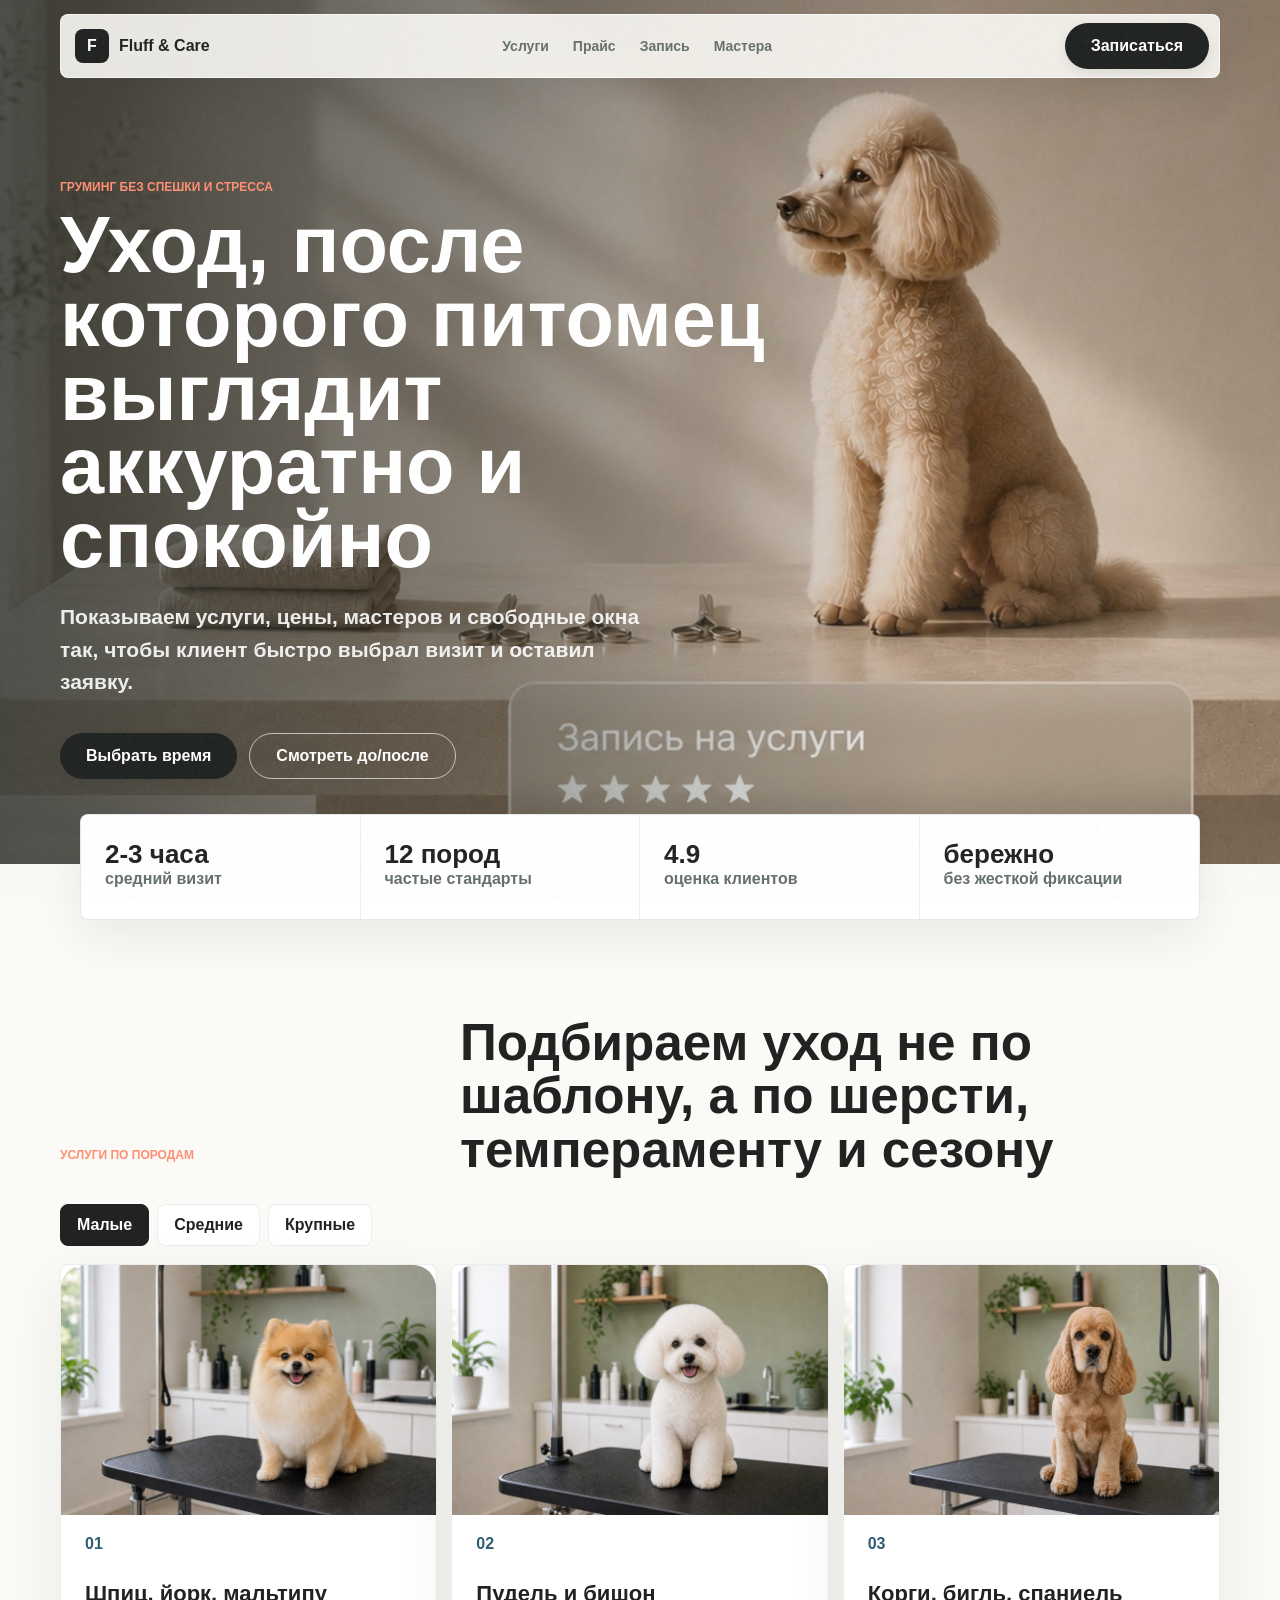
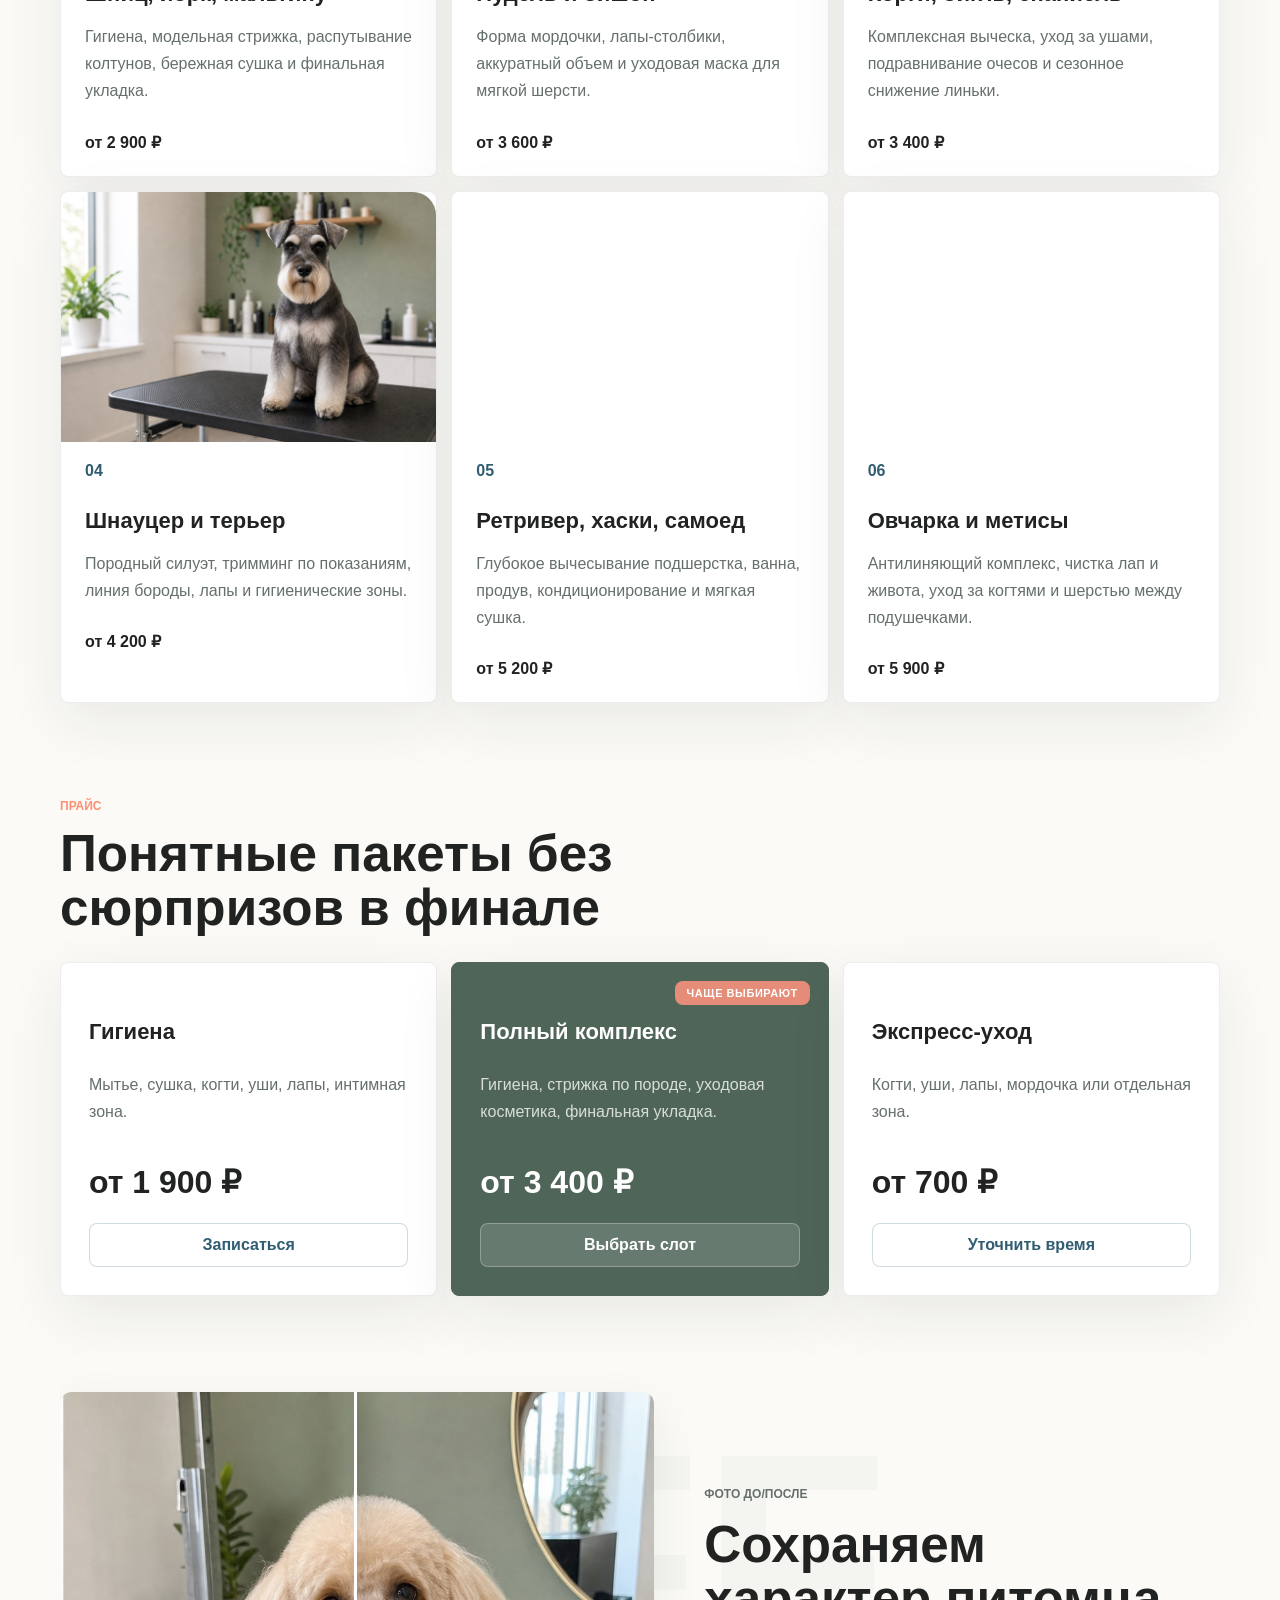
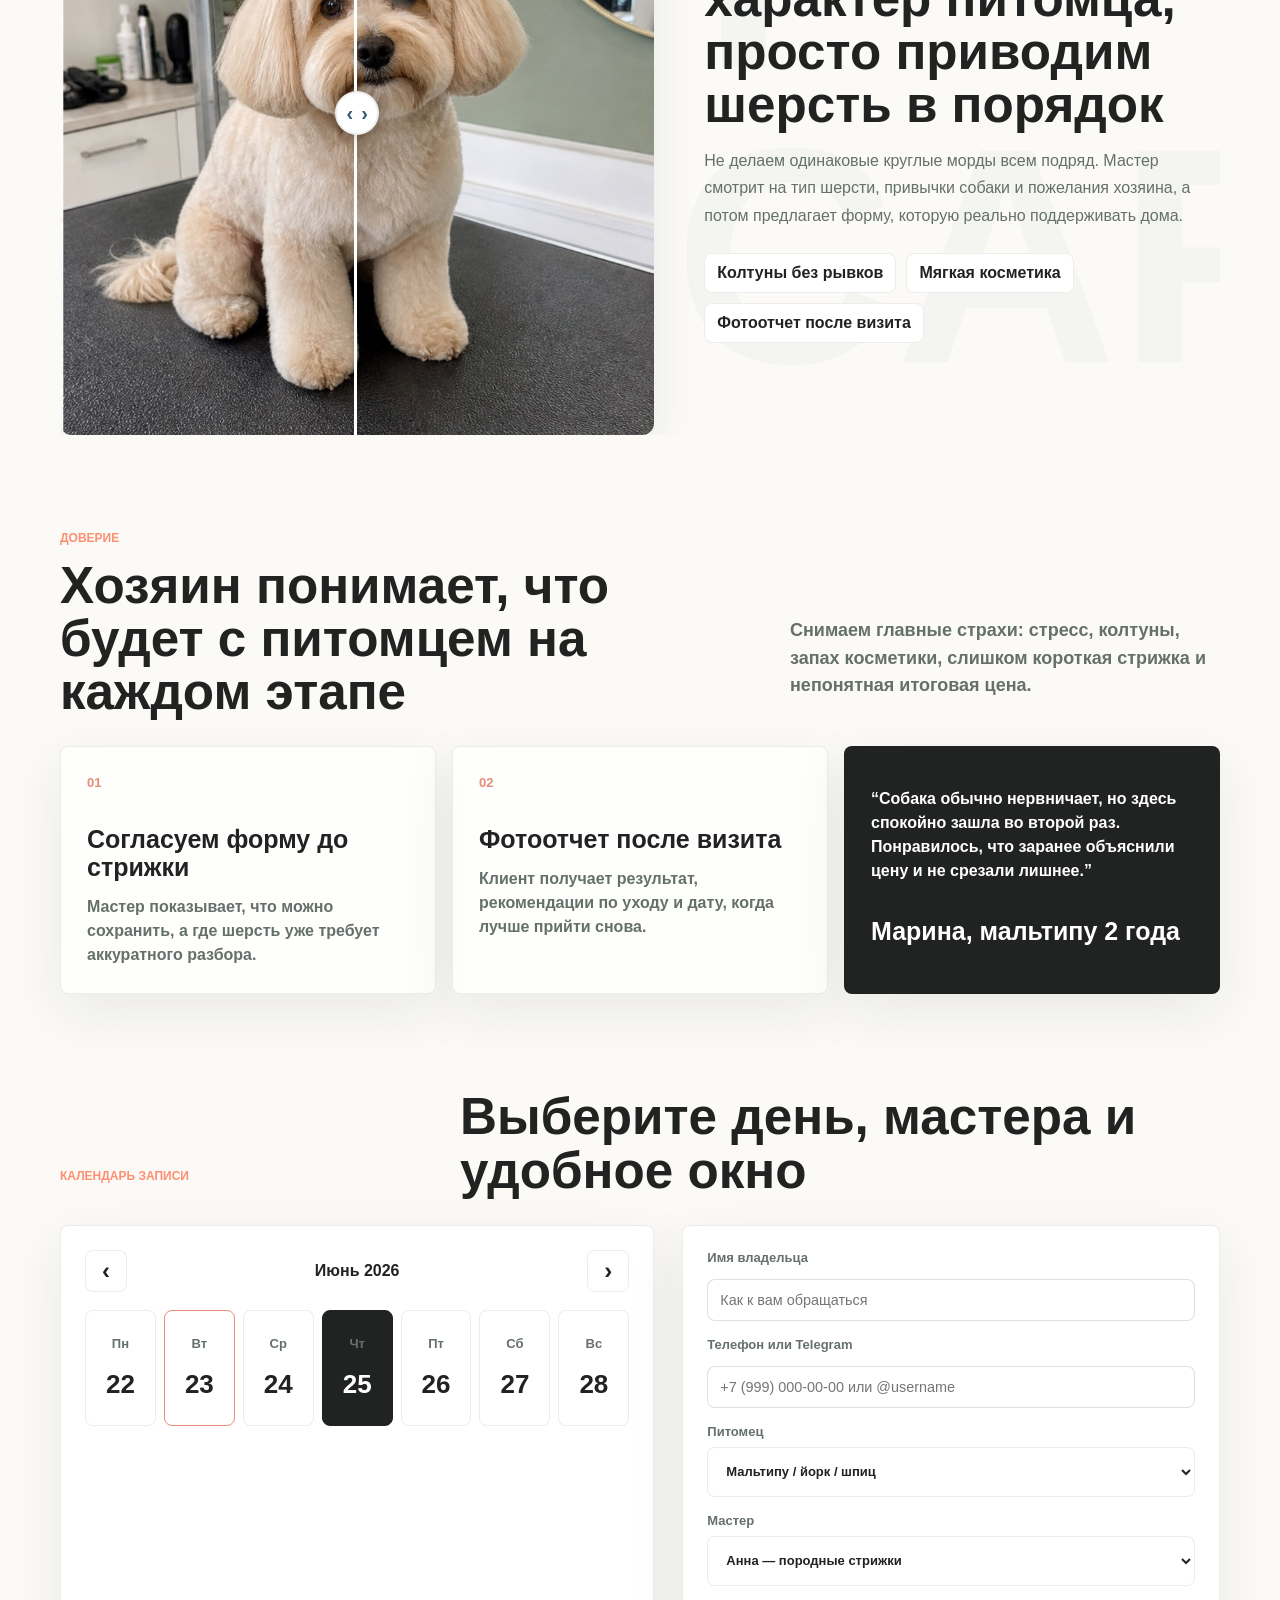
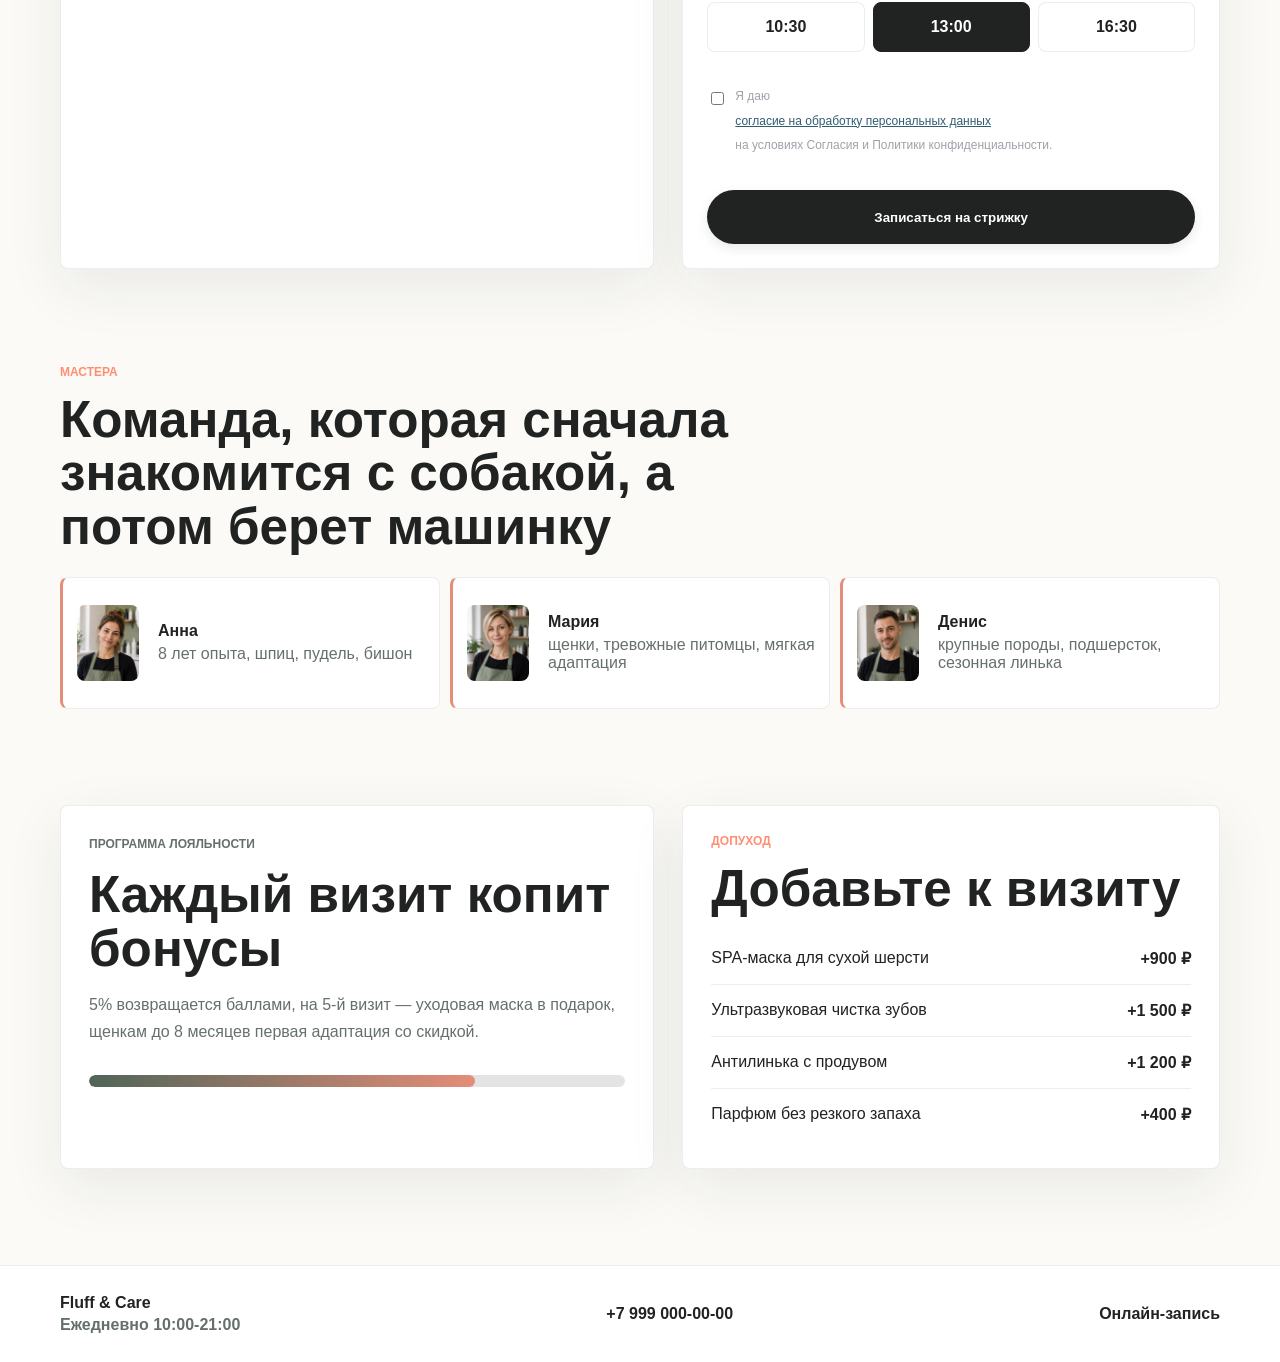
==== commit 8175ca77: "Fix grooming landing deployment" ====
--- a/index.html
+++ b/index.html
@@ -7,12 +7,6 @@
     <meta
       name="description"
       content="Современный груминг-салон: стрижки по породам, бережный уход, запись онлайн, мастера и программа лояльности."
-    />
-    <link rel="preconnect" href="https://fonts.googleapis.com" />
-    <link rel="preconnect" href="https://fonts.gstatic.com" crossorigin />
-    <link
-      href="https://fonts.googleapis.com/css2?family=Manrope:wght@400;500;600;700;800&display=swap"
-      rel="stylesheet"
     />
     <link rel="stylesheet" href="styles.css" />
   </head>
--- a/styles.css
+++ b/styles.css
@@ -7,6 +7,7 @@
   --sage-dark: #4f6558;
   --coral: #e58d78;
   --blue: #315d72;
+  --primary-color: #315d72;
   --line: rgba(32, 35, 33, 0.08);
   --shadow: 0 16px 46px rgba(31, 40, 35, 0.08);
   --radius-lg: 24px;
@@ -27,7 +28,7 @@
   margin: 0;
   background: var(--paper);
   color: var(--ink);
-  font-family: "Manrope", Arial, sans-serif;
+  font-family: -apple-system, BlinkMacSystemFont, "Segoe UI", Roboto, Arial, sans-serif;
 }
 
 a {
@@ -411,11 +412,22 @@
 }
 
 .price-card a {
+  display: inline-flex;
+  align-items: center;
+  justify-content: center;
+  min-height: 44px;
+  padding: 12px 18px;
+  border: 1px solid rgba(41, 95, 122, 0.22);
+  border-radius: var(--radius-sm);
+  background: #fff;
   font-weight: 900;
   color: var(--blue);
+  text-decoration: none;
 }
 
 .featured a {
+  border-color: rgba(255, 255, 255, 0.28);
+  background: rgba(255, 255, 255, 0.14);
   color: #fff;
 }
 
@@ -1033,7 +1045,7 @@
   position: absolute;
   font-size: 24vw;
   font-weight: 900;
-  font-family: 'Manrope', sans-serif;
+  font-family: -apple-system, BlinkMacSystemFont, "Segoe UI", Roboto, Arial, sans-serif;
   color: var(--sage);
   opacity: 0.06;
   white-space: nowrap;
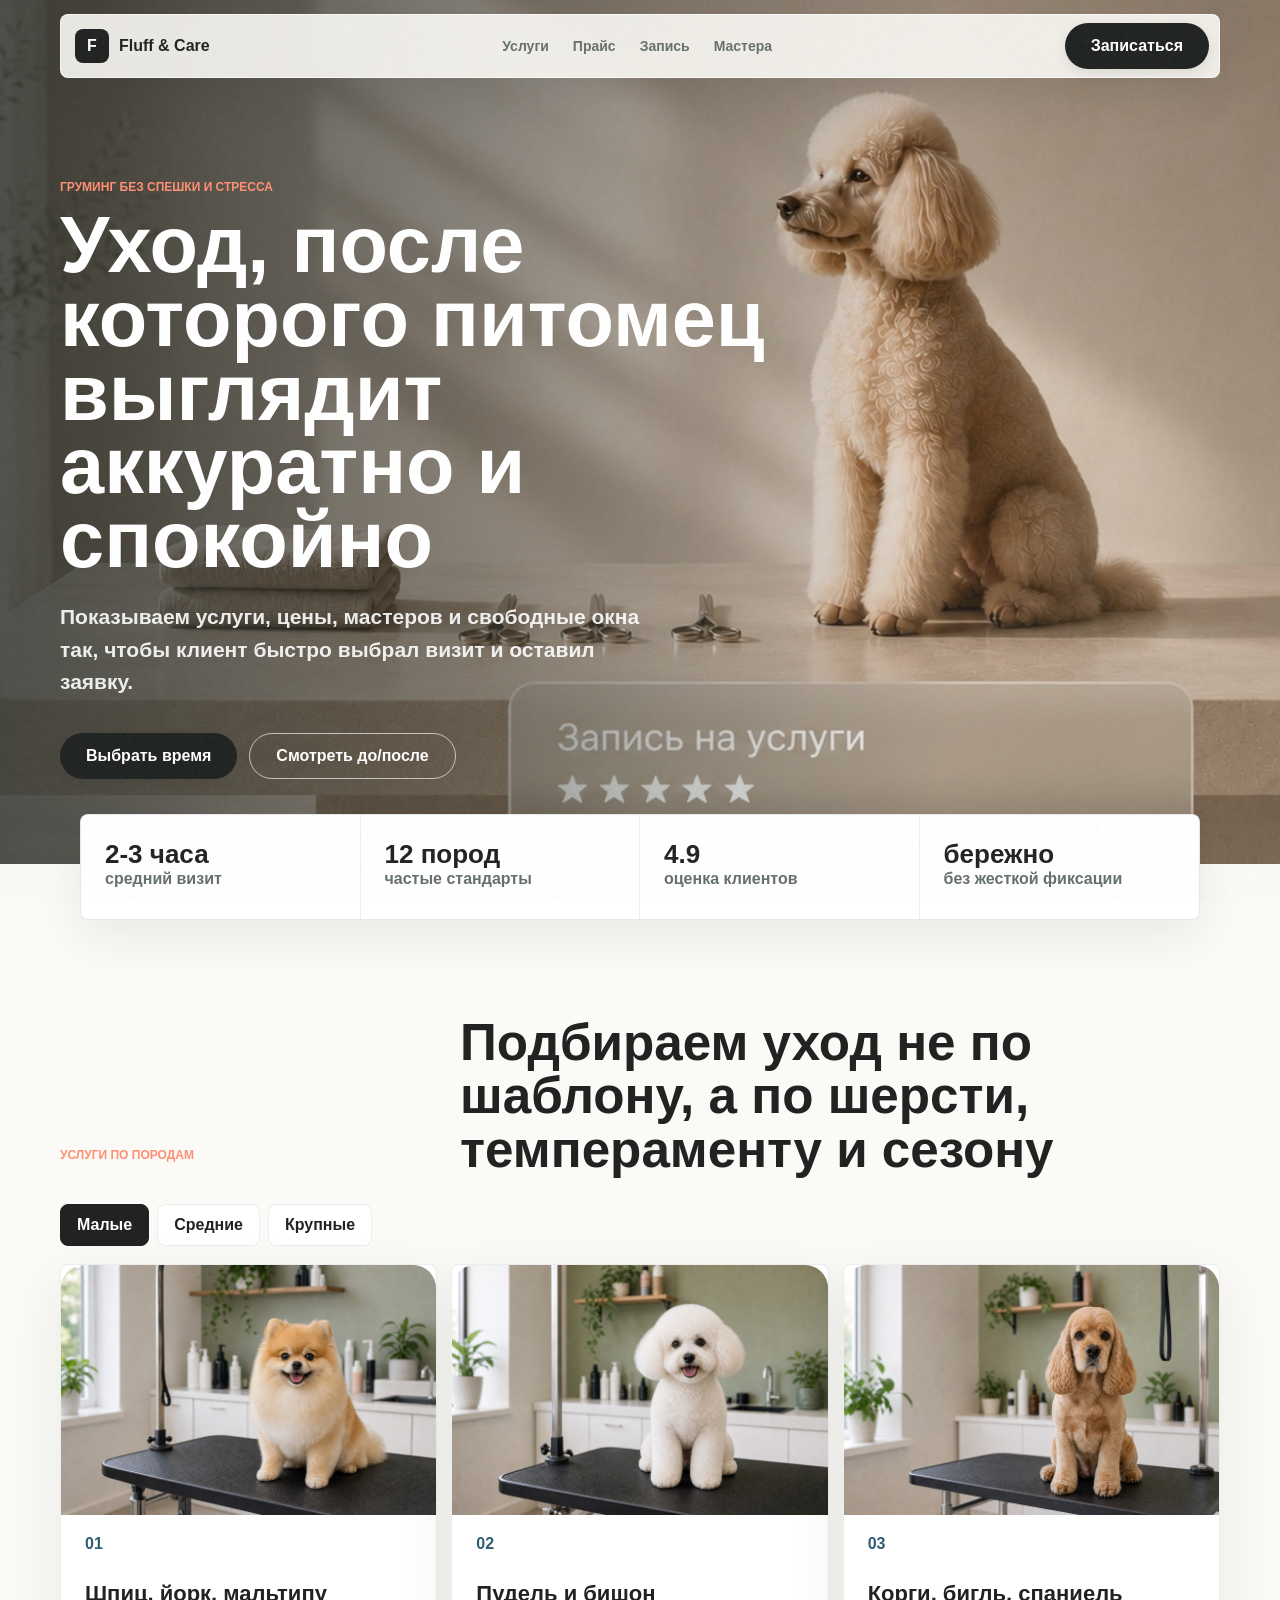
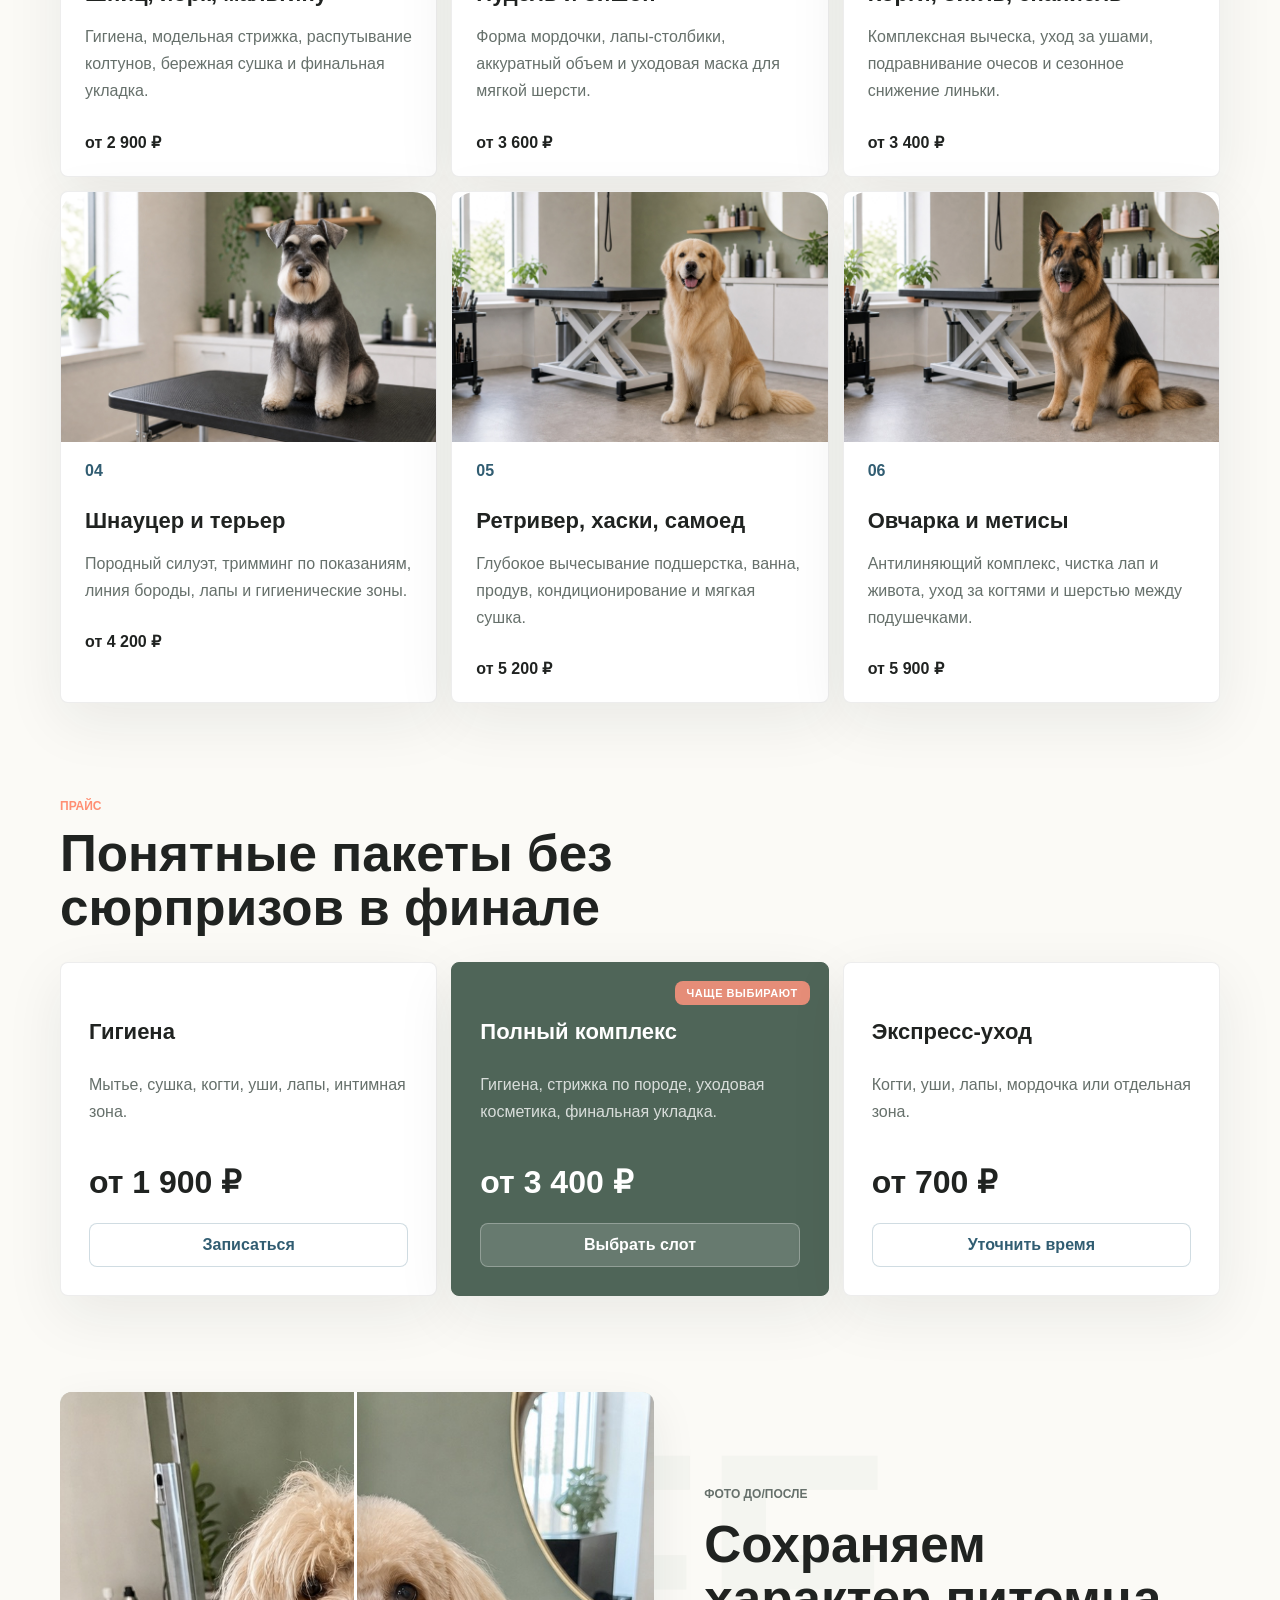
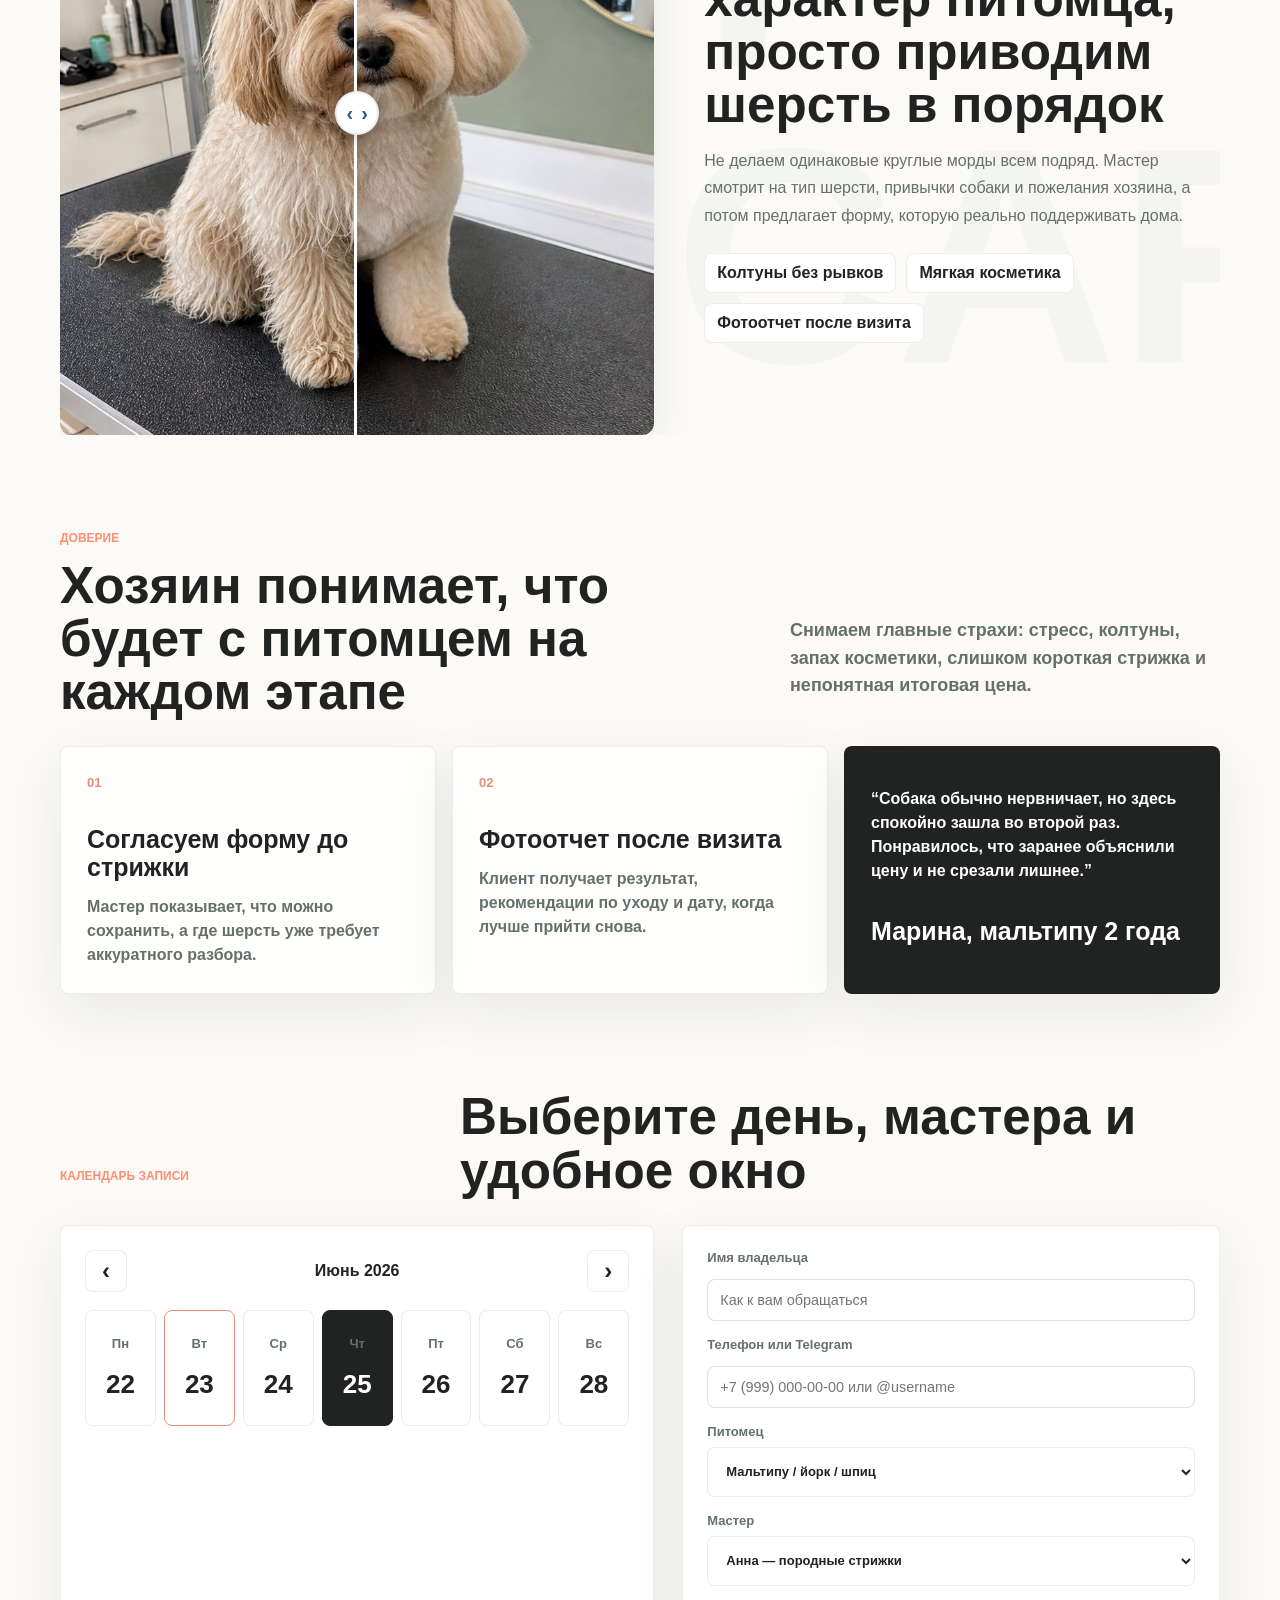
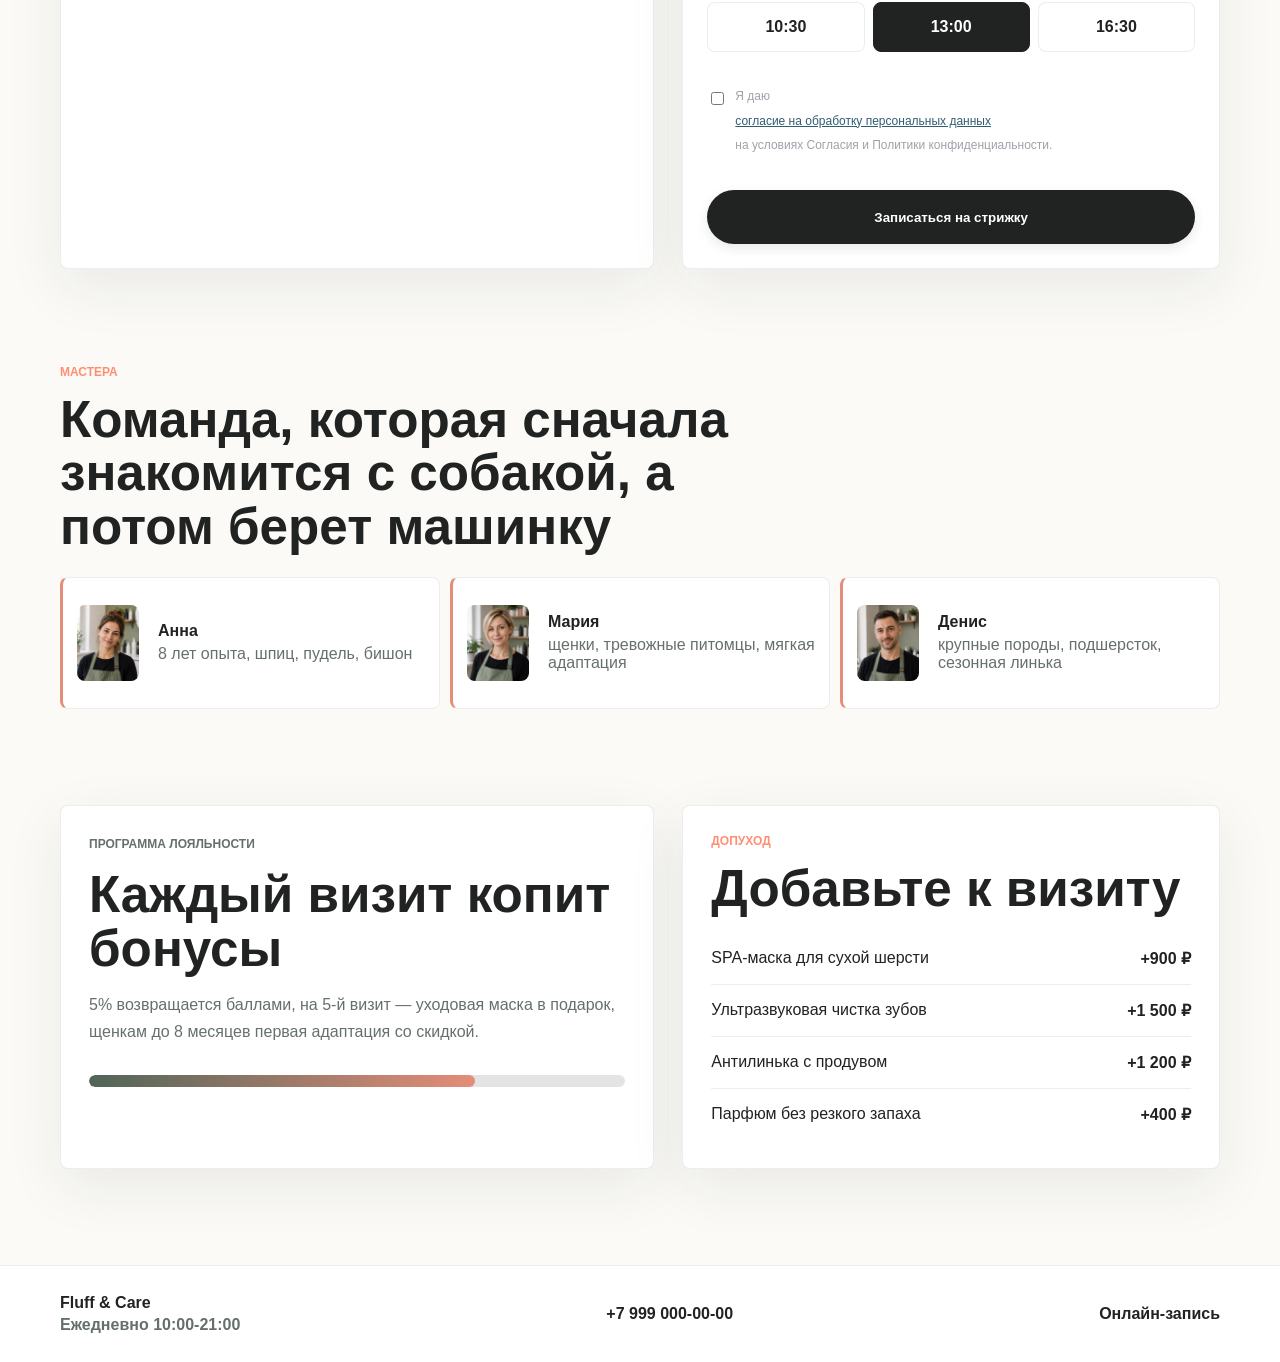
==== commit 59d2b4e2: "Add grooming preloader" ====
--- a/index.html
+++ b/index.html
@@ -11,6 +11,27 @@
     <link rel="stylesheet" href="styles.css" />
   </head>
   <body>
+    <div class="grooming-preloader" id="groomingPreloader">
+      <div class="grooming-preloader__stage">
+        <div class="grooming-preloader__card"></div>
+        <svg class="grooming-preloader__fur" viewBox="0 0 320 90" aria-hidden="true">
+          <path d="M18 54 C42 18, 74 78, 104 42 C132 8, 158 78, 188 44 C216 10, 246 76, 298 32"></path>
+        </svg>
+        <svg class="grooming-preloader__scissors" viewBox="0 0 100 100" aria-hidden="true">
+          <circle cx="28" cy="70" r="12"></circle>
+          <circle cx="58" cy="70" r="12"></circle>
+          <path d="M42 58 L80 22"></path>
+          <path d="M45 58 L83 84"></path>
+          <path d="M44 60 L36 48"></path>
+        </svg>
+        <svg class="grooming-preloader__check" viewBox="0 0 60 50" aria-hidden="true">
+          <path d="M9 26 L23 39 L51 10"></path>
+        </svg>
+        <div class="grooming-preloader__text">Готовим форму…</div>
+        <div class="grooming-preloader__sub">шерсть, силуэт, аккуратный результат</div>
+      </div>
+    </div>
+
     <header class="site-header">
       <a class="brand" href="#top" aria-label="Fluff & Care">
         <span class="brand-mark">F</span>
--- a/styles.css
+++ b/styles.css
@@ -39,6 +39,172 @@
 img {
   display: block;
   width: 100%;
+}
+
+.grooming-preloader {
+  position: fixed;
+  inset: 0;
+  z-index: 9999;
+  display: grid;
+  place-items: center;
+  background:
+    radial-gradient(circle at 50% 36%, rgba(255, 255, 255, 0.95), transparent 34%),
+    linear-gradient(180deg, #fbf8f2 0%, #faf6ef 100%);
+  transition: opacity 0.45s ease, visibility 0.45s ease;
+}
+
+.grooming-preloader__stage {
+  position: relative;
+  width: min(520px, 86vw);
+  height: 300px;
+}
+
+.grooming-preloader__card {
+  position: absolute;
+  inset: 46px 20px 64px;
+  border: 1px solid rgba(183, 169, 156, 0.34);
+  border-radius: 32px;
+  background: rgba(255, 255, 255, 0.72);
+  box-shadow: 0 28px 80px rgba(82, 66, 50, 0.1);
+  opacity: 0;
+  transform: translateY(10px);
+  animation: groomingCardIn 0.34s ease forwards;
+}
+
+.grooming-preloader__fur {
+  position: absolute;
+  top: 118px;
+  left: 50%;
+  width: 280px;
+  height: 74px;
+  transform: translateX(-50%);
+}
+
+.grooming-preloader__fur path {
+  fill: none;
+  stroke: #b7a99c;
+  stroke-width: 4;
+  stroke-linecap: round;
+  stroke-dasharray: 560;
+  stroke-dashoffset: 560;
+  animation: groomingFurDraw 0.72s 0.24s ease forwards;
+}
+
+.grooming-preloader__scissors {
+  position: absolute;
+  top: 86px;
+  left: 50%;
+  width: 88px;
+  height: 88px;
+  opacity: 0;
+  transform: translate(-50%, 8px) rotate(-8deg);
+  animation: groomingScissorsIn 0.34s 0.78s ease forwards;
+}
+
+.grooming-preloader__scissors * {
+  fill: none;
+  stroke: #1f1d1a;
+  stroke-width: 3;
+  stroke-linecap: round;
+  stroke-linejoin: round;
+}
+
+.grooming-preloader__check {
+  position: absolute;
+  top: 160px;
+  left: calc(50% + 98px);
+  width: 48px;
+  height: 44px;
+}
+
+.grooming-preloader__check path {
+  fill: none;
+  stroke: #b51d1d;
+  stroke-width: 4;
+  stroke-linecap: round;
+  stroke-linejoin: round;
+  stroke-dasharray: 70;
+  stroke-dashoffset: 70;
+  animation: groomingCheckDraw 0.32s 1.16s ease forwards;
+}
+
+.grooming-preloader__text,
+.grooming-preloader__sub {
+  position: absolute;
+  right: 0;
+  left: 0;
+  text-align: center;
+  opacity: 0;
+}
+
+.grooming-preloader__text {
+  bottom: 38px;
+  color: #1f1d1a;
+  font-size: 23px;
+  font-weight: 800;
+  letter-spacing: 0;
+  transform: translateY(8px);
+  animation: groomingTextIn 0.28s 1.26s ease forwards;
+}
+
+.grooming-preloader__sub {
+  bottom: 14px;
+  color: #766f68;
+  font-size: 14px;
+  animation: groomingTextIn 0.28s 1.36s ease forwards;
+}
+
+.grooming-preloader.is-hidden {
+  visibility: hidden;
+  opacity: 0;
+}
+
+@keyframes groomingCardIn {
+  to {
+    opacity: 1;
+    transform: translateY(0);
+  }
+}
+
+@keyframes groomingFurDraw {
+  to {
+    stroke-dashoffset: 0;
+  }
+}
+
+@keyframes groomingScissorsIn {
+  to {
+    opacity: 1;
+    transform: translate(-50%, 0) rotate(-8deg);
+  }
+}
+
+@keyframes groomingCheckDraw {
+  to {
+    stroke-dashoffset: 0;
+  }
+}
+
+@keyframes groomingTextIn {
+  to {
+    opacity: 1;
+    transform: translateY(0);
+  }
+}
+
+@media (max-width: 640px) {
+  .grooming-preloader__stage {
+    width: 94vw;
+    height: 270px;
+  }
+
+  .grooming-preloader__fur {
+    width: 235px;
+  }
+
+  .grooming-preloader__text {
+    font-size: 20px;
+  }
 }
 
 .site-header {
